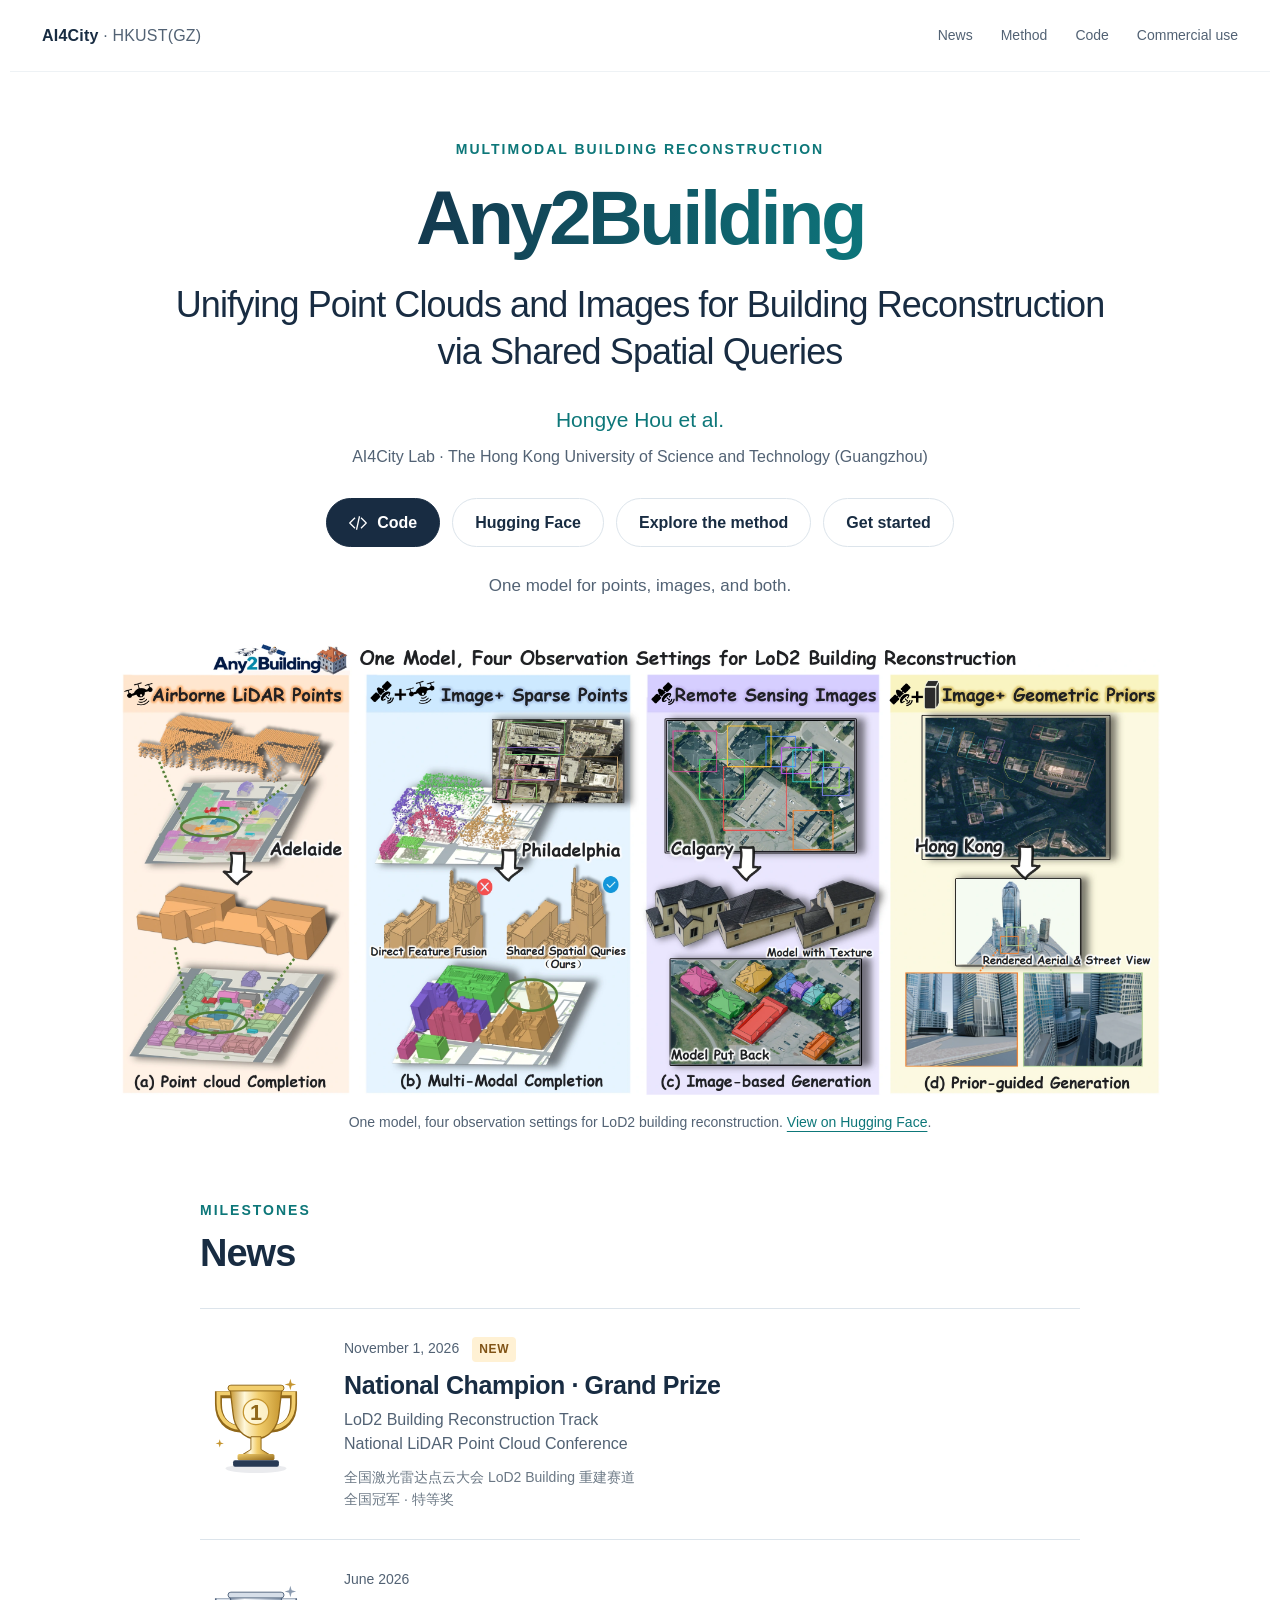
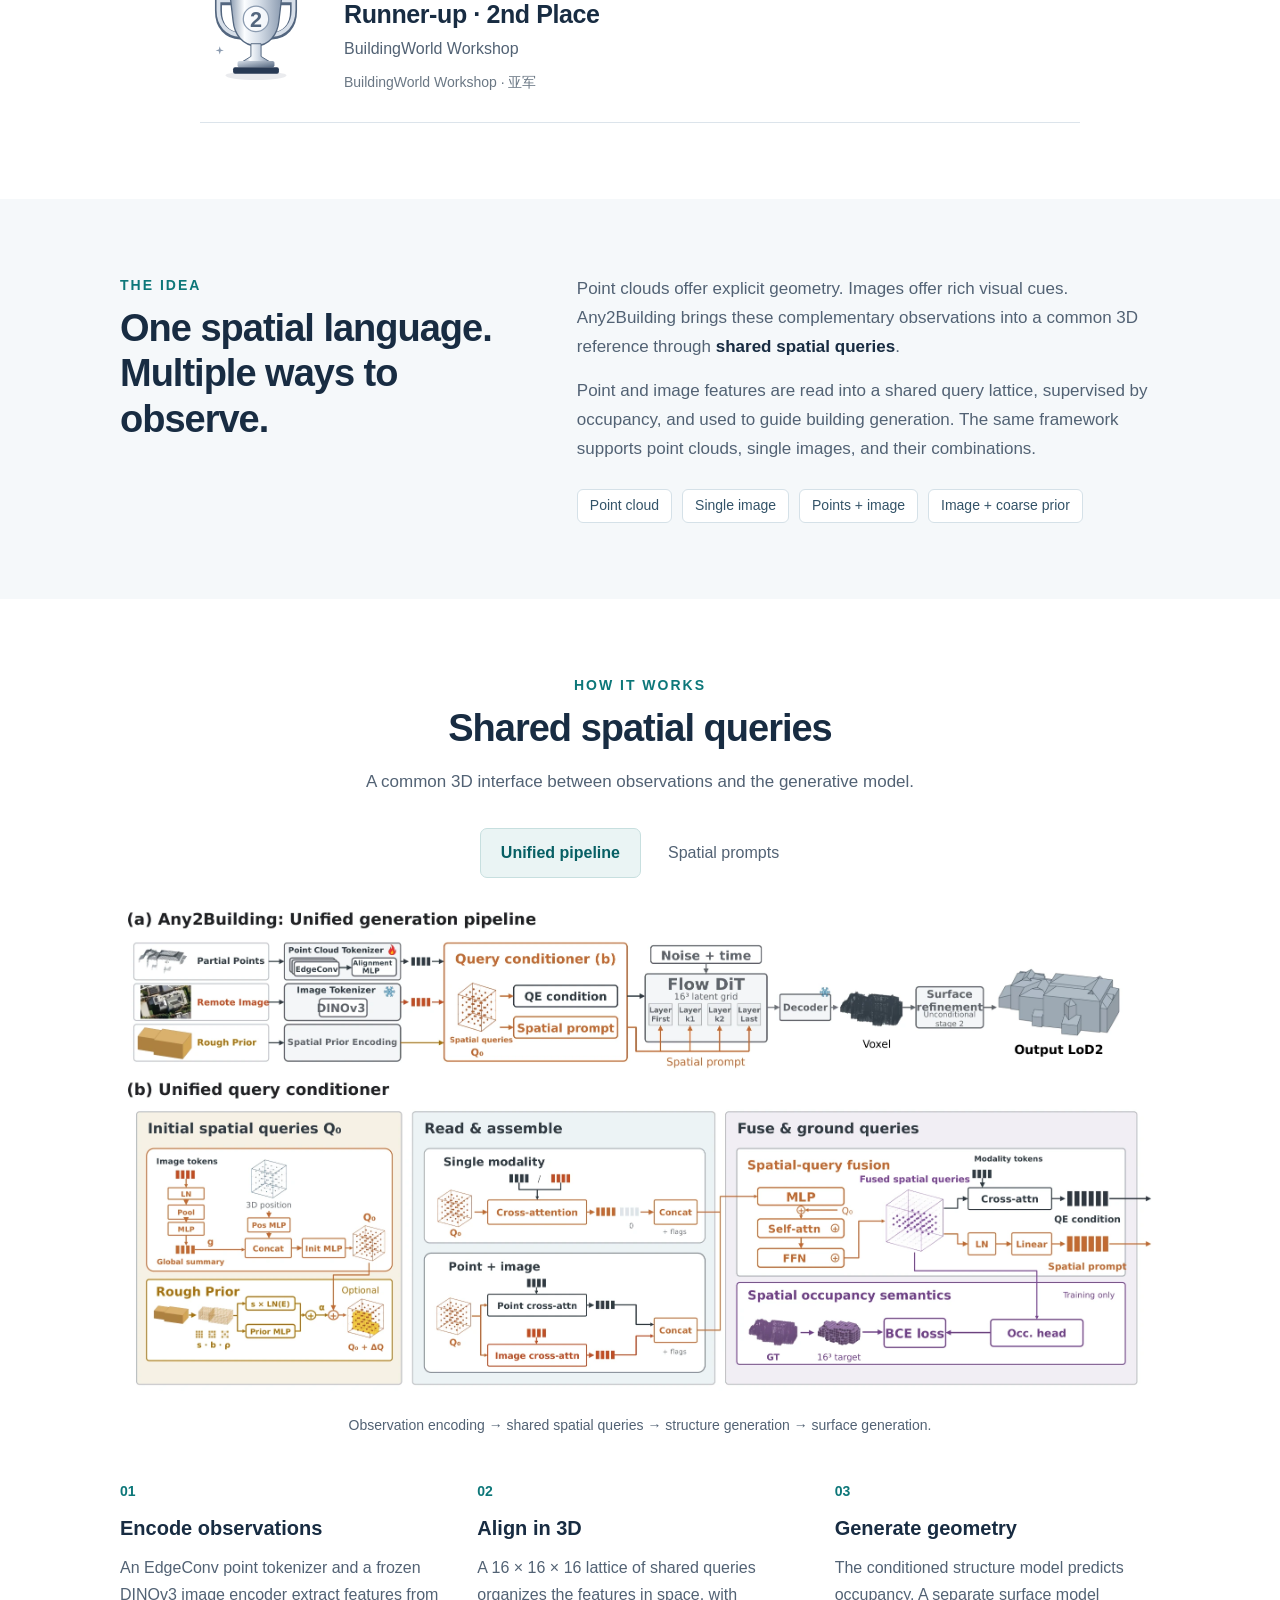
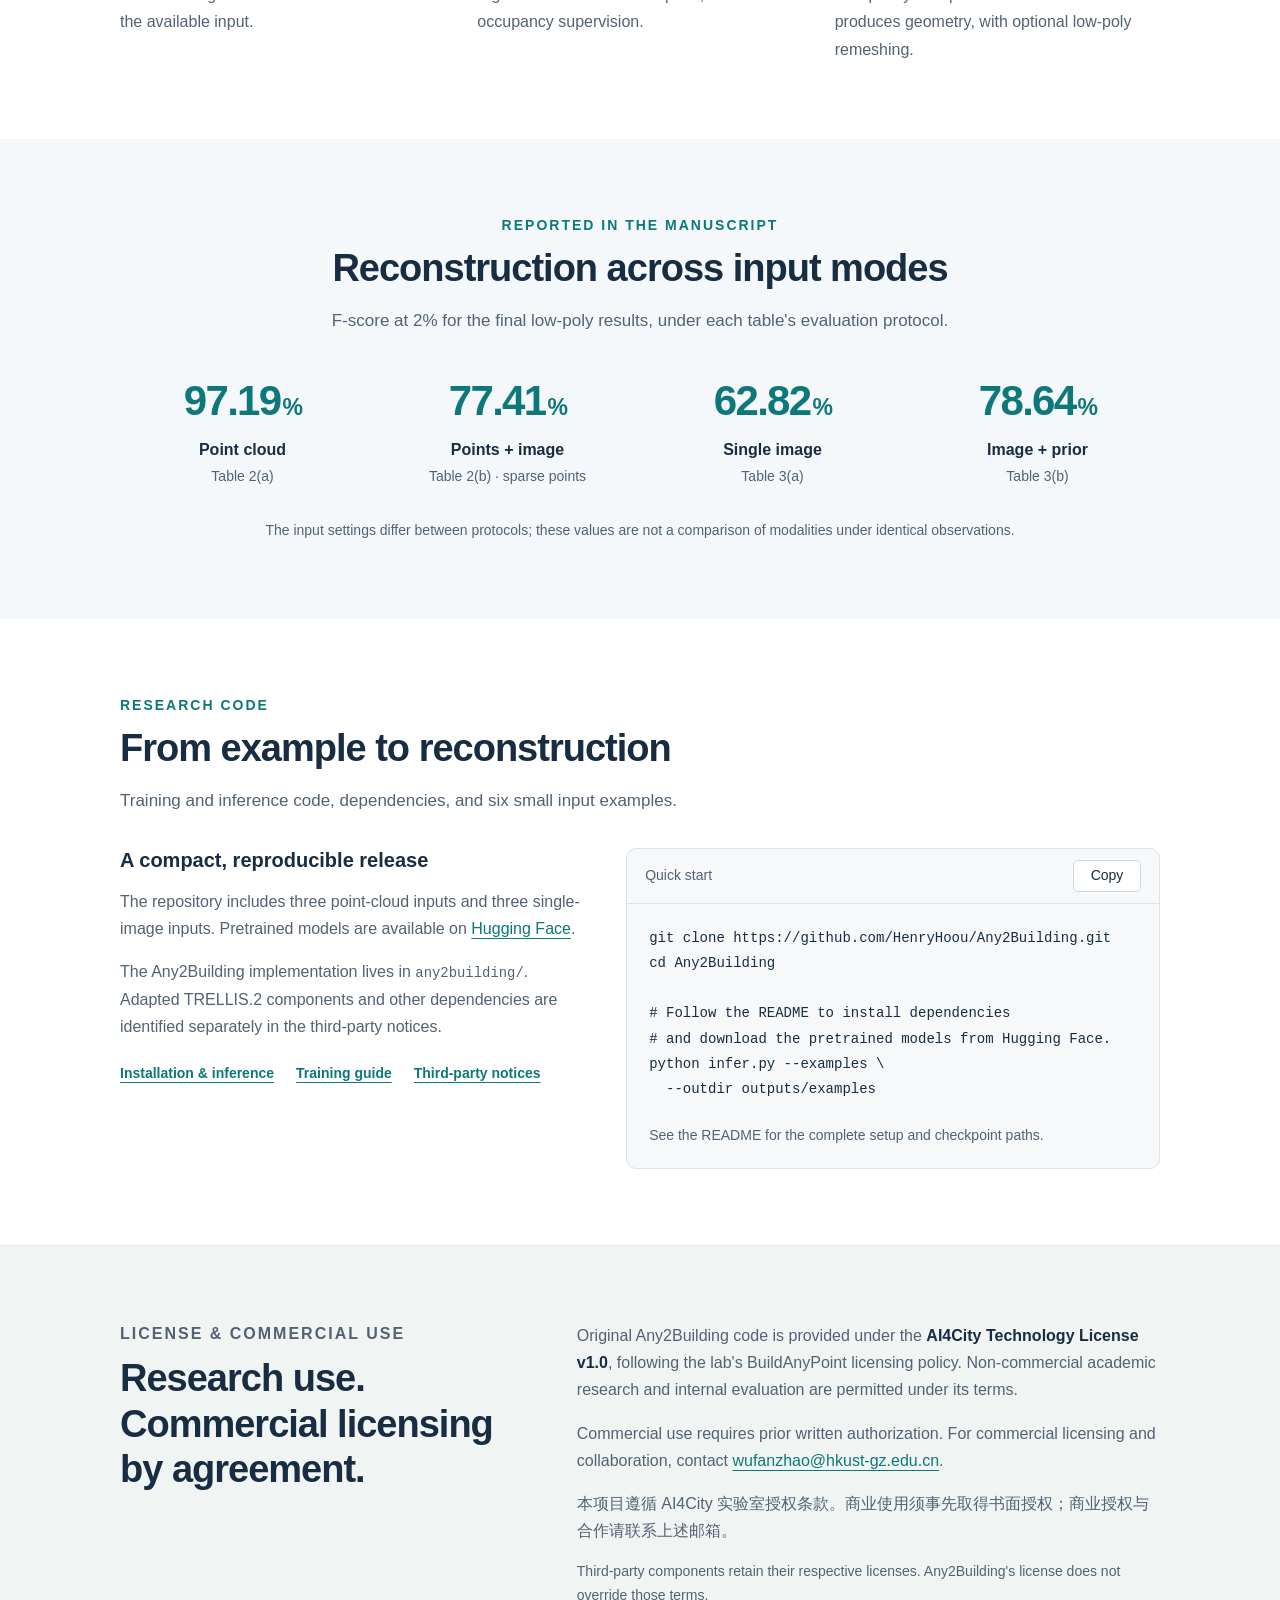
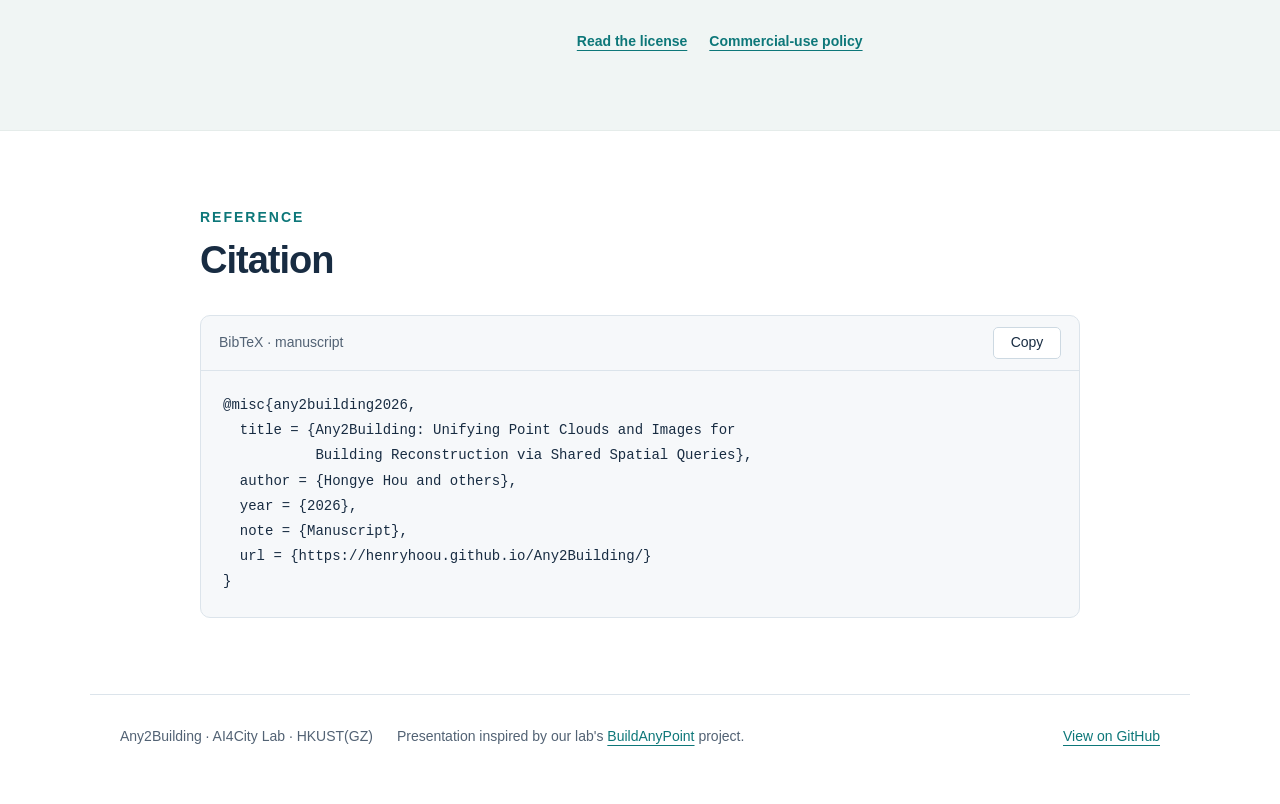
==== index.html @ 7299c512 "Release Any2Building code and project page" ====
<!doctype html>
<html lang="en">
<head>
  <meta charset="utf-8">
  <meta name="viewport" content="width=device-width, initial-scale=1">
  <meta name="description" content="Any2Building unifies point clouds and images for building reconstruction via shared spatial queries. Research code, examples, and project updates from AI4City Lab.">
  <meta name="theme-color" content="#ffffff">
  <title>Any2Building · Shared Spatial Queries for Building Reconstruction</title>
  <link rel="icon" href="assets/trophy-gold.svg" type="image/svg+xml">
  <link rel="stylesheet" href="styles.css">
  <script src="script.js" defer></script>
</head>
<body>
  <a class="skip-link" href="#main">Skip to content</a>
  <nav class="topbar" aria-label="Main navigation">
    <a class="lab-link" href="https://github.com/ai4city-hkust">AI4City <span>· HKUST(GZ)</span></a>
    <div class="nav-links"><a href="#news">News</a><a href="#method">Method</a><a href="#code">Code</a><a href="#commercial">Commercial use</a></div>
  </nav>
  <main id="main">
    <header class="hero container">
      <p class="eyebrow">MULTIMODAL BUILDING RECONSTRUCTION</p>
      <h1><span class="wordmark">Any2Building</span><span class="paper-title">Unifying Point Clouds and Images for Building Reconstruction<br class="wide-only"> via Shared Spatial Queries</span></h1>
      <p class="authors">Hongye Hou et al.</p>
      <p class="affiliation">AI4City Lab · The Hong Kong University of Science and Technology (Guangzhou)</p>
      <div class="hero-links">
        <a class="button primary" href="https://github.com/HenryHoou/Any2Building"><svg viewBox="0 0 24 24" aria-hidden="true"><path d="M8 5 1 12l7 7m8-14 7 7-7 7M14 3l-4 18"/></svg>Code</a>
        <a class="button" href="https://huggingface.co/hongye02/Any2Building">Hugging Face</a>
        <a class="button" href="#method">Explore the method</a>
        <a class="button" href="#code">Get started</a>
      </div>
      <p class="hero-note">One model for points, images, and both.</p>
      <figure class="teaser"><a href="https://huggingface.co/hongye02/Any2Building" aria-label="View Any2Building on Hugging Face"><img src="assets/teaser-paper.webp" width="3480" height="1512" alt="Any2Building: one model for airborne LiDAR points, images with sparse points, remote-sensing images, and images with geometric priors."></a><figcaption>One model, four observation settings for LoD2 building reconstruction. <a href="https://huggingface.co/hongye02/Any2Building">View on Hugging Face</a>.</figcaption></figure>
    </header>

    <section id="news" class="container section news-section" aria-labelledby="news-heading">
      <div class="section-heading"><p class="eyebrow">MILESTONES</p><h2 id="news-heading">News</h2></div>
      <article class="award"><img src="assets/trophy-gold.svg" width="112" height="112" alt="Gold champion trophy, first place"><div><p class="award-date"><time datetime="2026-11-01">November 1, 2026</time><span class="new-badge">NEW</span></p><h3>National Champion · Grand Prize</h3><p>LoD2 Building Reconstruction Track<br>National LiDAR Point Cloud Conference</p><p class="award-zh" lang="zh-CN">全国激光雷达点云大会 LoD2 Building 重建赛道<br>全国冠军 · 特等奖</p></div></article>
      <article class="award"><img src="assets/trophy-silver.svg" width="112" height="112" alt="Silver runner-up trophy, second place"><div><p class="award-date"><time datetime="2026-06">June 2026</time></p><h3>Runner-up · 2nd Place</h3><p>BuildingWorld Workshop</p><p class="award-zh" lang="zh-CN">BuildingWorld Workshop · <span class="no-wrap">亚军</span></p></div></article>
    </section>

    <section class="overview-band"><div class="container section overview"><div class="section-heading"><p class="eyebrow">THE IDEA</p><h2>One spatial language.<br> Multiple ways to observe.</h2></div><div class="overview-copy"><p>Point clouds offer explicit geometry. Images offer rich visual cues. Any2Building brings these complementary observations into a common 3D reference through <strong>shared spatial queries</strong>.</p><p>Point and image features are read into a shared query lattice, supervised by occupancy, and used to guide building generation. The same framework supports point clouds, single images, and their combinations.</p><div class="mode-list" aria-label="Supported input modes"><span>Point cloud</span><span>Single image</span><span>Points + image</span><span>Image + coarse prior</span></div></div></div></section>

    <section id="method" class="container section" aria-labelledby="method-heading">
      <div class="section-heading centered"><p class="eyebrow">HOW IT WORKS</p><h2 id="method-heading">Shared spatial queries</h2><p>A common 3D interface between observations and the generative model.</p></div>
      <div class="tabs" role="tablist" aria-label="Method figures"><button type="button" id="tab-pipeline" role="tab" aria-selected="true" aria-controls="panel-pipeline" tabindex="0">Unified pipeline</button><button type="button" id="tab-prompts" role="tab" aria-selected="false" aria-controls="panel-prompts" tabindex="-1">Spatial prompts</button></div>
      <figure class="method-figure" id="panel-pipeline" role="tabpanel" aria-labelledby="tab-pipeline"><img src="assets/pipeline.webp" width="2333" height="1104" loading="lazy" alt="Any2Building pipeline: modality-specific encoders, shared spatial queries, structure generation, and surface generation."><figcaption>Observation encoding → shared spatial queries → structure generation → surface generation.</figcaption></figure>
      <figure class="method-figure" id="panel-prompts" role="tabpanel" aria-labelledby="tab-prompts" hidden><img src="assets/spatial-prompt.webp" width="1651" height="987" loading="lazy" alt="Shared spatial query features provide spatial prompts to the structure diffusion transformer."><figcaption>Spatially aligned query features guide the structure model through query readback and spatial prompts.</figcaption></figure>
      <div class="method-steps"><article><span class="step-number">01</span><h3>Encode observations</h3><p>An EdgeConv point tokenizer and a frozen DINOv3 image encoder extract features from the available input.</p></article><article><span class="step-number">02</span><h3>Align in 3D</h3><p>A 16 × 16 × 16 lattice of shared queries organizes the features in space, with occupancy supervision.</p></article><article><span class="step-number">03</span><h3>Generate geometry</h3><p>The conditioned structure model predicts occupancy. A separate surface model produces geometry, with optional low-poly remeshing.</p></article></div>
    </section>

    <section class="results-band"><div class="container section"><div class="section-heading centered"><p class="eyebrow">REPORTED IN THE MANUSCRIPT</p><h2>Reconstruction across input modes</h2><p>F-score at 2% for the final low-poly results, under each table's evaluation protocol.</p></div><div class="results-grid"><article><p class="result-value">97.19<span>%</span></p><h3>Point cloud</h3><p>Table 2(a)</p></article><article><p class="result-value">77.41<span>%</span></p><h3>Points + image</h3><p>Table 2(b) · sparse points</p></article><article><p class="result-value">62.82<span>%</span></p><h3>Single image</h3><p>Table 3(a)</p></article><article><p class="result-value">78.64<span>%</span></p><h3>Image + prior</h3><p>Table 3(b)</p></article></div><p class="results-note">The input settings differ between protocols; these values are not a comparison of modalities under identical observations.</p></div></section>

    <section id="code" class="container section code-section" aria-labelledby="code-heading"><div class="section-heading"><p class="eyebrow">RESEARCH CODE</p><h2 id="code-heading">From example to reconstruction</h2><p>Training and inference code, dependencies, and six small input examples.</p></div><div class="code-layout"><div><h3>A compact, reproducible release</h3><p>The repository includes three point-cloud inputs and three single-image inputs. Pretrained models are available on <a href="https://huggingface.co/hongye02/Any2Building">Hugging Face</a>.</p><p>The Any2Building implementation lives in <code>any2building/</code>. Adapted TRELLIS.2 components and other dependencies are identified separately in the third-party notices.</p><div class="text-links"><a href="https://github.com/HenryHoou/Any2Building#installation">Installation &amp; inference</a><a href="https://github.com/HenryHoou/Any2Building/blob/main/docs/TRAINING.md">Training guide</a><a href="https://github.com/HenryHoou/Any2Building/blob/main/THIRD_PARTY.md">Third-party notices</a></div></div><div class="code-block"><div class="code-toolbar"><span>Quick start</span><button type="button" class="copy-button" data-copy="quickstart">Copy</button></div><pre id="quickstart"><code>git clone https://github.com/HenryHoou/Any2Building.git
cd Any2Building

# Follow the README to install dependencies
# and download the pretrained models from Hugging Face.
python infer.py --examples \
  --outdir outputs/examples</code></pre><p class="code-footnote">See the README for the complete setup and checkpoint paths.</p></div></div></section>

    <section id="commercial" class="commercial-band"><div class="container section commercial"><div class="section-heading"><p class="eyebrow">LICENSE &amp; COMMERCIAL USE</p><h2>Research use.<br> Commercial licensing by agreement.</h2></div><div><p>Original Any2Building code is provided under the <strong>AI4City Technology License v1.0</strong>, following the lab's BuildAnyPoint licensing policy. Non-commercial academic research and internal evaluation are permitted under its terms.</p><p>Commercial use requires prior written authorization. For commercial licensing and collaboration, contact <a href="mailto:wufanzhao@hkust-gz.edu.cn">wufanzhao@hkust-gz.edu.cn</a>.</p><p lang="zh-CN">本项目遵循 AI4City 实验室授权条款。商业使用须事先取得书面授权；商业授权与合作请联系上述邮箱。</p><p class="small-copy">Third-party components retain their respective licenses. Any2Building's license does not override those terms.</p><div class="text-links"><a href="https://github.com/HenryHoou/Any2Building/blob/main/LICENSE">Read the license</a><a href="https://github.com/HenryHoou/Any2Building/blob/main/COMMERCIAL_USE.md">Commercial-use policy</a></div></div></div></section>

    <section class="container section citation-section" aria-labelledby="citation-heading"><div class="section-heading"><p class="eyebrow">REFERENCE</p><h2 id="citation-heading">Citation</h2></div><div class="code-block"><div class="code-toolbar"><span>BibTeX · manuscript</span><button type="button" class="copy-button" data-copy="bibtex">Copy</button></div><pre id="bibtex"><code>@misc{any2building2026,
  title = {Any2Building: Unifying Point Clouds and Images for
           Building Reconstruction via Shared Spatial Queries},
  author = {Hongye Hou and others},
  year = {2026},
  note = {Manuscript},
  url = {https://henryhoou.github.io/Any2Building/}
}</code></pre></div></section>
  </main>
  <footer class="container footer"><p>Any2Building · AI4City Lab · HKUST(GZ)</p><p>Presentation inspired by our lab's <a href="https://ai4city-hkust.github.io/BuildAnyPoint/">BuildAnyPoint</a> project.</p><a href="https://github.com/HenryHoou/Any2Building">View on GitHub</a></footer>
  <span id="copy-status" class="visually-hidden" role="status" aria-live="polite"></span>
</body>
</html>
---- styles.css ----
:root{--ink:#182c42;--muted:#526274;--teal:#0d7779;--line:#dce4eb;--pale:#f5f8fa;--white:#fff;font-family:Inter,"Google Sans",-apple-system,BlinkMacSystemFont,"Segoe UI",sans-serif;color:var(--ink);background:var(--white);font-synthesis:none;scroll-behavior:smooth;scroll-padding-top:32px}
*{box-sizing:border-box}body{margin:0;font-size:17px;line-height:1.7}a{color:var(--teal);text-underline-offset:4px}a:hover{color:#064d58}button{font:inherit;cursor:pointer}button,a{-webkit-tap-highlight-color:transparent}a:focus-visible,button:focus-visible{outline:3px solid #138c9d;outline-offset:5px}h1,h2,h3,p,figure{margin:0}h1,h2,h3{line-height:1.2}h2{font-size:clamp(29px,3vw,38px);letter-spacing:-1px;font-weight:650}h3{font-size:20px;font-weight:650}p+p{margin-top:16px}img{display:block;max-width:100%;height:auto}[hidden]{display:none!important}.container{max-width:1100px;margin-inline:auto;padding-inline:30px}.section{padding-block:76px}.topbar{max-width:1260px;margin:auto;padding:22px 32px;display:flex;justify-content:space-between;align-items:center;border-bottom:1px solid #eef2f5;font-size:14px}.topbar a{text-decoration:none;color:var(--muted)}.topbar .lab-link{font-weight:750;color:var(--ink);font-size:16px;letter-spacing:.2px}.lab-link span{font-weight:450;color:var(--muted)}.nav-links{display:flex;gap:28px}.nav-links a:hover{color:var(--teal)}.hero{text-align:center;padding-top:67px}.eyebrow{color:var(--teal);font-size:14px;font-weight:700;letter-spacing:2px;line-height:1.5;margin-bottom:16px}.wordmark{display:block;font-size:clamp(48px,7vw,76px);font-weight:750;letter-spacing:-3.5px;line-height:1.1;background:linear-gradient(110deg,#152c45 20%,#0c8083 80%);-webkit-background-clip:text;background-clip:text;color:transparent}.paper-title{display:block;font-size:clamp(25px,3.2vw,36px);font-weight:520;line-height:1.3;letter-spacing:-.9px;margin-top:22px}.authors{font-size:21px;margin-top:27px;color:var(--teal)}.affiliation{font-size:16px;color:var(--muted);margin-top:5px}.hero-links{display:flex;flex-wrap:wrap;justify-content:center;gap:12px;margin-top:28px}.button{display:inline-flex;gap:10px;align-items:center;justify-content:center;border:1px solid var(--line);border-radius:30px;padding:10px 22px;text-decoration:none;font-size:16px;font-weight:550;color:var(--ink);transition:background .16s,border-color .16s}.button:hover{background:#eef5f7;border-color:#b8cdd1}.button.primary{background:var(--ink);border-color:var(--ink);color:white}.button.primary:hover{background:#29485e}.button svg{width:18px;height:18px;fill:none;stroke:currentColor;stroke-width:1.7;stroke-linejoin:round}.hero-note{margin-top:25px;color:var(--muted);font-size:17px}.teaser{margin-top:42px}.teaser img{width:100%;height:auto;object-fit:contain}.teaser figcaption,.method-figure figcaption{color:var(--muted);font-size:14px;line-height:1.6;margin-top:16px}.section-heading{margin-bottom:32px}.section-heading>.eyebrow{margin-bottom:10px}.section-heading>p:last-child:not(.eyebrow){color:var(--muted);margin-top:16px}.centered{text-align:center}.news-section{max-width:940px;padding-top:66px}.award{display:grid;grid-template-columns:112px 1fr;gap:32px;align-items:center;padding:28px 0;border-top:1px solid var(--line)}.award:last-child{border-bottom:1px solid var(--line)}.award-date{color:var(--muted);font-size:14px;display:flex;gap:13px;align-items:center;margin-bottom:8px}.new-badge{font-size:12px;letter-spacing:.7px;color:#805316;background:#fff1d4;padding:2px 7px;border-radius:4px;font-weight:750}.award h3{font-size:25px;letter-spacing:-.4px;margin-bottom:8px}.award p:not(.award-date){font-size:16px;color:var(--muted);line-height:1.55}.award p.award-zh{font-size:14px;margin-top:10px;color:#6a7784}.overview-band,.results-band{background:var(--pale)}.overview{display:grid;grid-template-columns:1fr 1.5fr;gap:68px}.overview .section-heading{margin-bottom:0}.overview-copy p{color:var(--muted)}strong{font-weight:650;color:var(--ink)}.mode-list{display:flex;flex-wrap:wrap;gap:10px;margin-top:25px}.mode-list span{border:1px solid #d5e1e8;border-radius:6px;padding:4px 12px;font-size:14px;color:#335368;background:var(--white)}.tabs{display:flex;justify-content:center;gap:6px;margin-bottom:28px}.tabs button{border:1px solid transparent;border-radius:7px;padding:10px 20px;background:transparent;color:var(--muted);font-size:16px}.tabs button[aria-selected=true]{background:#eaf4f4;border-color:#c7dfdf;color:#075f64;font-weight:650}.tabs button:hover{background:#f0f5f6}.method-figure{min-height:250px;display:flex;flex-direction:column;justify-content:center}.method-figure img{width:100%;max-height:540px;object-fit:contain}.method-figure figcaption{text-align:center}.method-steps{display:grid;grid-template-columns:repeat(3,1fr);gap:32px;margin-top:44px}.step-number{font-size:14px;color:var(--teal);font-weight:650;display:block;margin-bottom:12px}.method-steps h3{margin-bottom:14px}.method-steps p{font-size:16px;color:var(--muted)}.results-grid{display:grid;grid-template-columns:repeat(4,1fr);gap:20px;margin-top:38px;text-align:center}.result-value{font-size:42px;font-weight:650;letter-spacing:-1.7px;color:var(--teal);line-height:1.3}.result-value span{font-size:23px;margin-left:2px}.results-grid h3{font-size:16px;margin-top:11px}.results-grid article>p:last-child{font-size:14px;color:var(--muted);margin-top:6px}.results-note{max-width:760px;margin:30px auto 0;font-size:14px;color:var(--muted);text-align:center}.code-layout{display:grid;grid-template-columns:1fr 1.15fr;gap:42px;align-items:start}.code-layout h3{margin-bottom:16px}.code-layout p{font-size:16px;color:var(--muted)}code{font-family:"SFMono-Regular",Consolas,"Liberation Mono",monospace;font-size:.87em;overflow-wrap:anywhere}.text-links{display:flex;flex-wrap:wrap;column-gap:22px;row-gap:8px;margin-top:22px;font-size:14px;font-weight:550}.code-block{background:#f6f8fa;border:1px solid var(--line);border-radius:10px;overflow:hidden;min-width:0}.code-toolbar{display:flex;align-items:center;justify-content:space-between;gap:12px;padding:11px 18px;border-bottom:1px solid var(--line);font-size:14px;color:var(--muted)}.copy-button{border:1px solid #cdd9e2;border-radius:5px;background:white;padding:3px 11px;font-size:14px;color:var(--ink);min-width:68px}.copy-button:hover{background:#eaf4f4}pre{margin:0;padding:22px;overflow:auto;font-size:14px;line-height:1.8;tab-size:2}pre code{font-size:inherit;overflow-wrap:normal}.code-layout .code-footnote{font-size:14px;padding:0 22px 20px;margin-top:0}.commercial-band{background:#f0f5f4;border-block:1px solid #e5ecea}.commercial{display:grid;grid-template-columns:1fr 1.5fr;gap:68px}.commercial p{font-size:16px;color:var(--muted)}.commercial .small-copy{font-size:14px}.commercial a{overflow-wrap:anywhere}.citation-section{max-width:940px}.footer{border-top:1px solid var(--line);padding-top:30px;padding-bottom:40px;display:flex;flex-wrap:wrap;gap:8px 24px;align-items:center;font-size:14px;color:var(--muted)}.footer p+p{margin-top:0}.footer>a{margin-left:auto}.skip-link{position:absolute;left:15px;top:-70px;background:white;padding:10px 20px;z-index:10}.skip-link:focus{top:10px}.visually-hidden{position:absolute;width:1px;height:1px;overflow:hidden;clip-path:inset(50%);white-space:nowrap}
@media(min-width:1400px){.hero{padding-top:80px}.container{max-width:1160px}.news-section,.citation-section{max-width:960px}}
@media(max-width:800px){.topbar{padding:18px 24px}.nav-links{gap:18px}.nav-links a:last-child{display:none}.container{padding-inline:24px}.section{padding-block:54px}.hero{padding-top:45px}.wide-only{display:none}.overview,.commercial{grid-template-columns:1fr;gap:26px}.overview .section-heading,.commercial .section-heading{margin-bottom:0}.overview h2 br,.commercial h2 br{display:none}.method-steps{gap:22px}.code-layout{grid-template-columns:1fr;gap:28px}.results-grid{grid-template-columns:repeat(2,1fr);gap:30px 20px}.footer{display:block}.footer p+p{margin-top:8px}.footer>a{display:inline-block;margin-top:12px}}
@media(max-width:480px){body{font-size:16px}.topbar{padding:16px 20px}.topbar .lab-link{font-size:15px}.lab-link span{display:none}.nav-links{gap:20px;font-size:14px}.container{padding-inline:20px}.hero{padding-top:38px}.hero .eyebrow{font-size:14px;letter-spacing:1.4px}.wordmark{font-size:49px;letter-spacing:-2.5px}.paper-title{font-size:25px;letter-spacing:-.5px;margin-top:17px}.authors{font-size:19px;margin-top:22px}.affiliation{font-size:14px}.hero-links{gap:8px}.button{font-size:14px;padding:9px 14px}.hero-note{font-size:16px}.teaser{margin-top:28px}.teaser figcaption{font-size:14px}.award{grid-template-columns:72px 1fr;gap:16px;padding:25px 0;align-items:start}.award img{width:72px;margin-top:18px}.award h3{font-size:21px}.award p:not(.award-date){font-size:14px}.award-date{font-size:14px;flex-wrap:wrap;gap:8px}.award p.award-zh{font-size:14px}.tabs button{padding:9px 13px;font-size:14px}.method-figure{min-height:0}.method-steps{grid-template-columns:1fr;gap:25px;margin-top:32px}.method-steps h3{font-size:19px;margin-bottom:8px}.step-number{margin-bottom:6px}.result-value{font-size:38px}.results-grid{gap:26px 16px}.results-grid h3{font-size:15px}.code-block pre{padding:17px;font-size:13px}.code-toolbar{padding:10px 16px}.code-layout .code-footnote{padding:0 17px 17px}.section-heading{margin-bottom:25px}}
@media(prefers-reduced-motion:reduce){:root{scroll-behavior:auto}.button{transition:none}}

.no-wrap{white-space:nowrap}
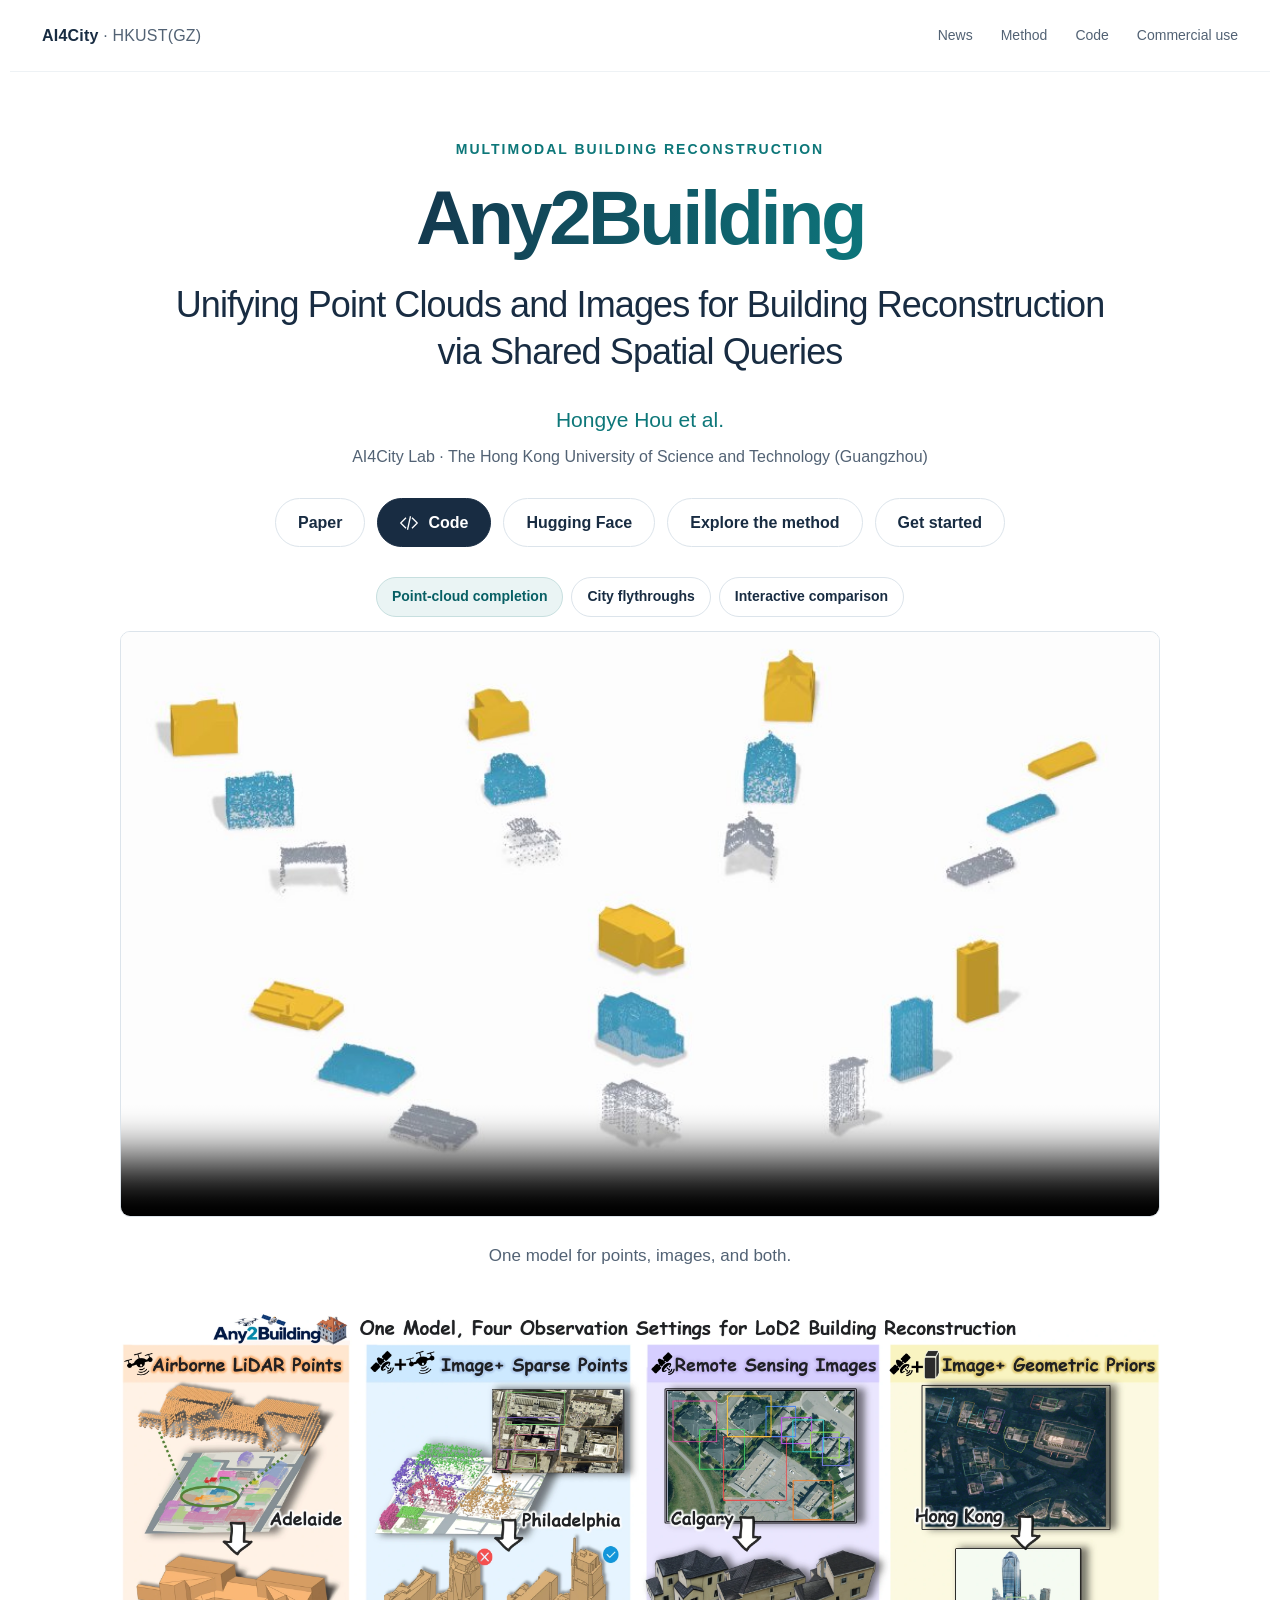
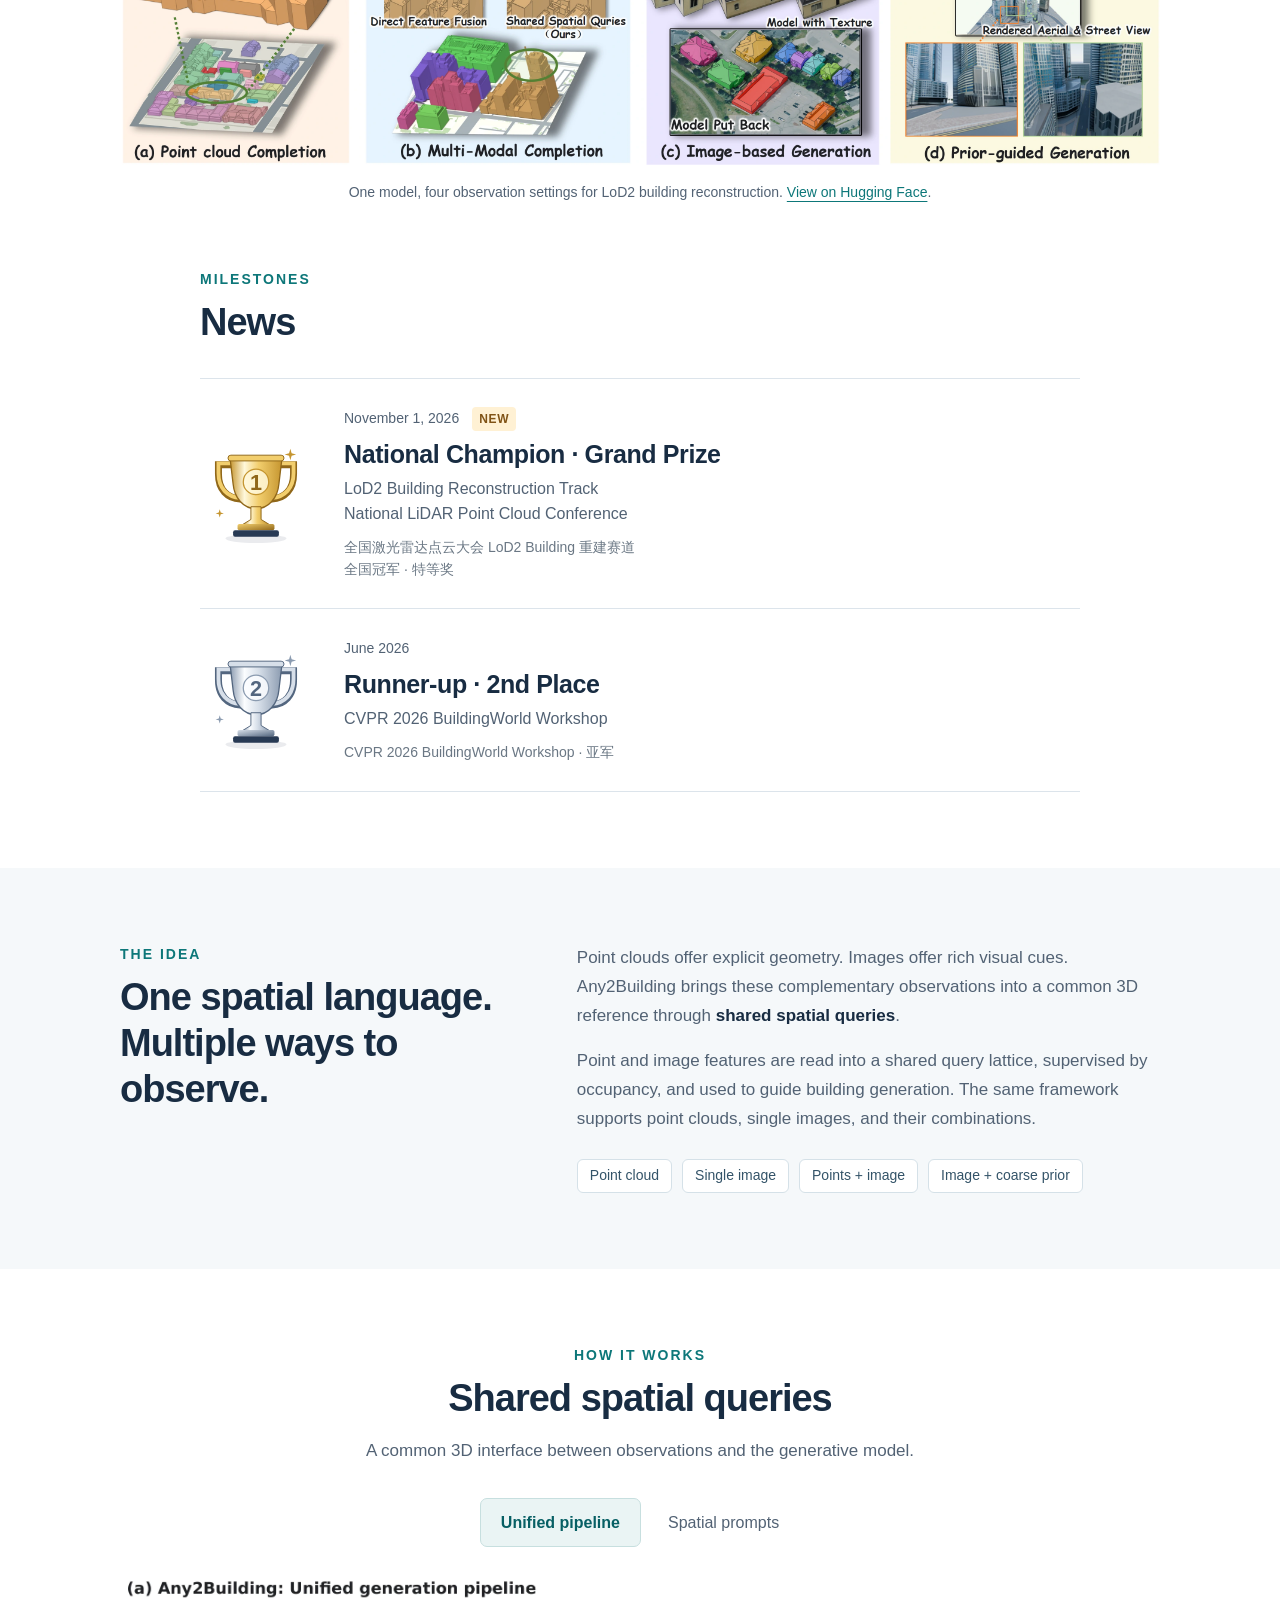
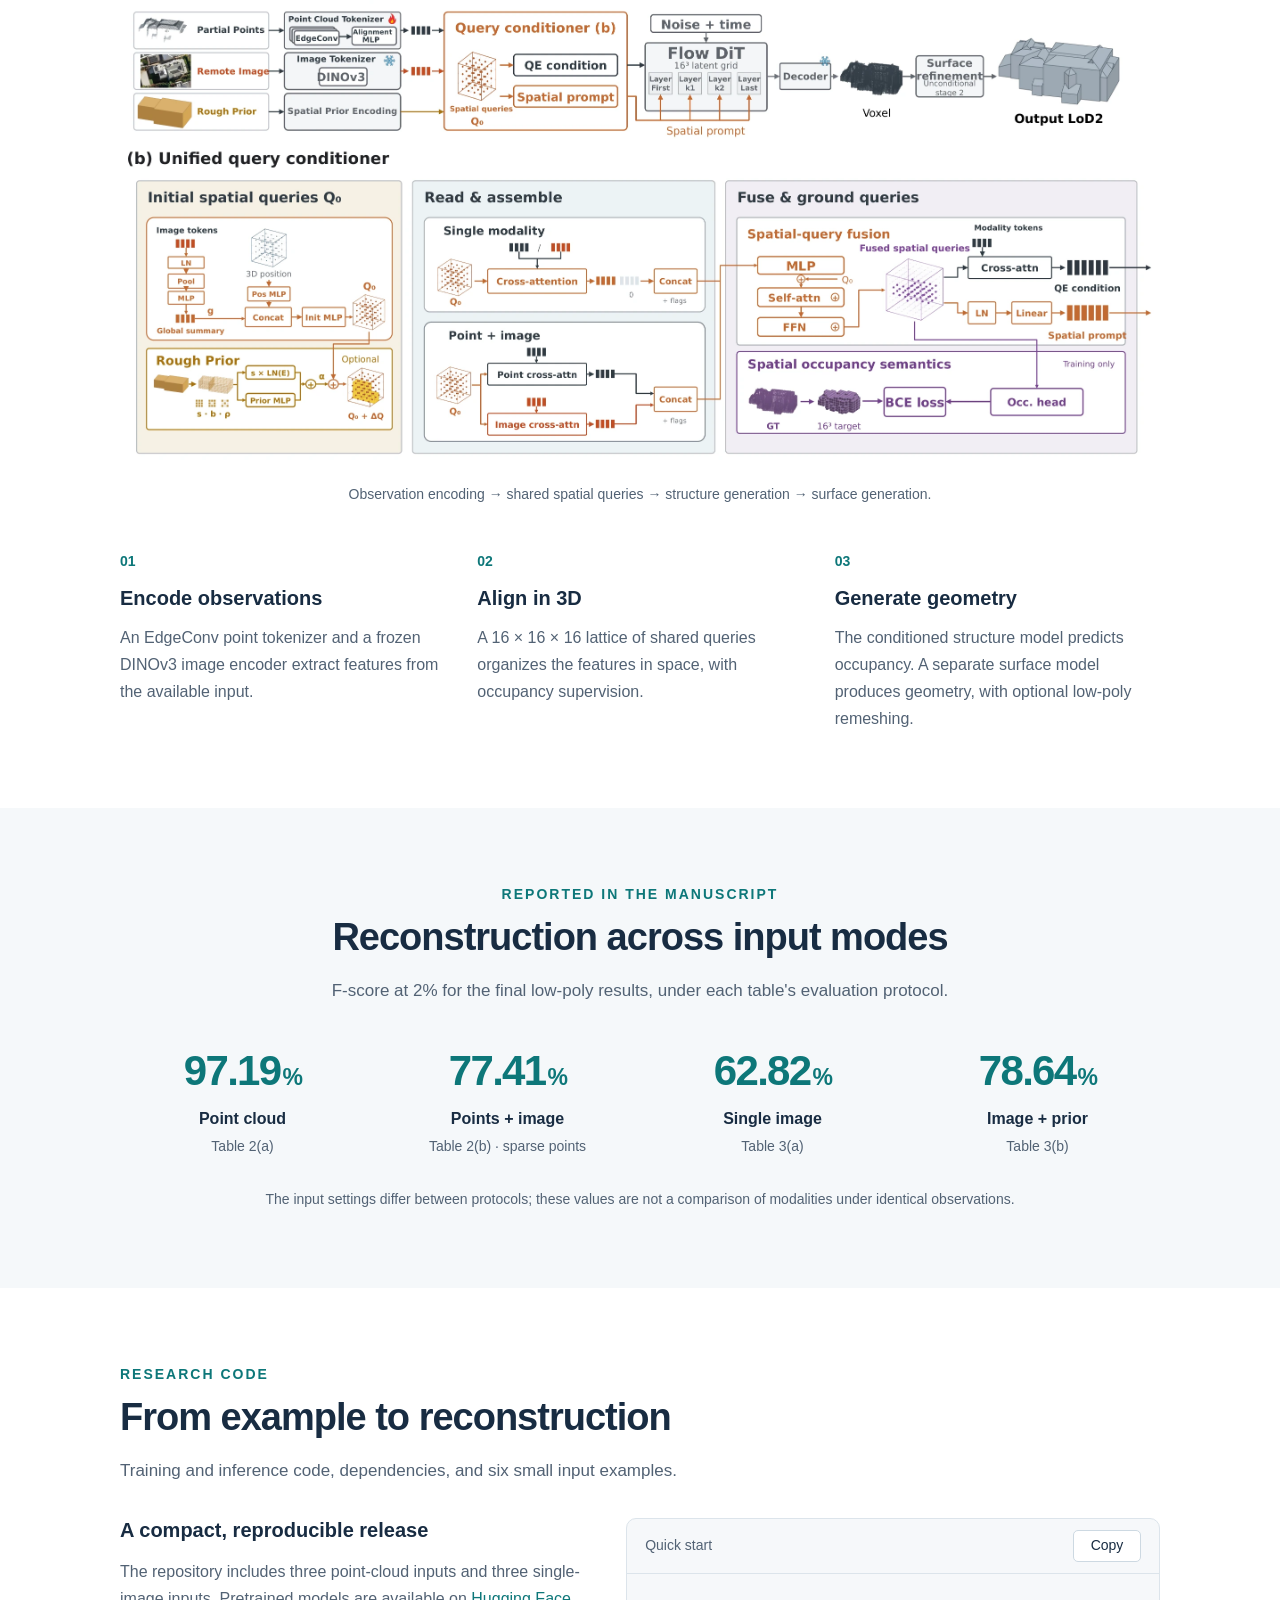
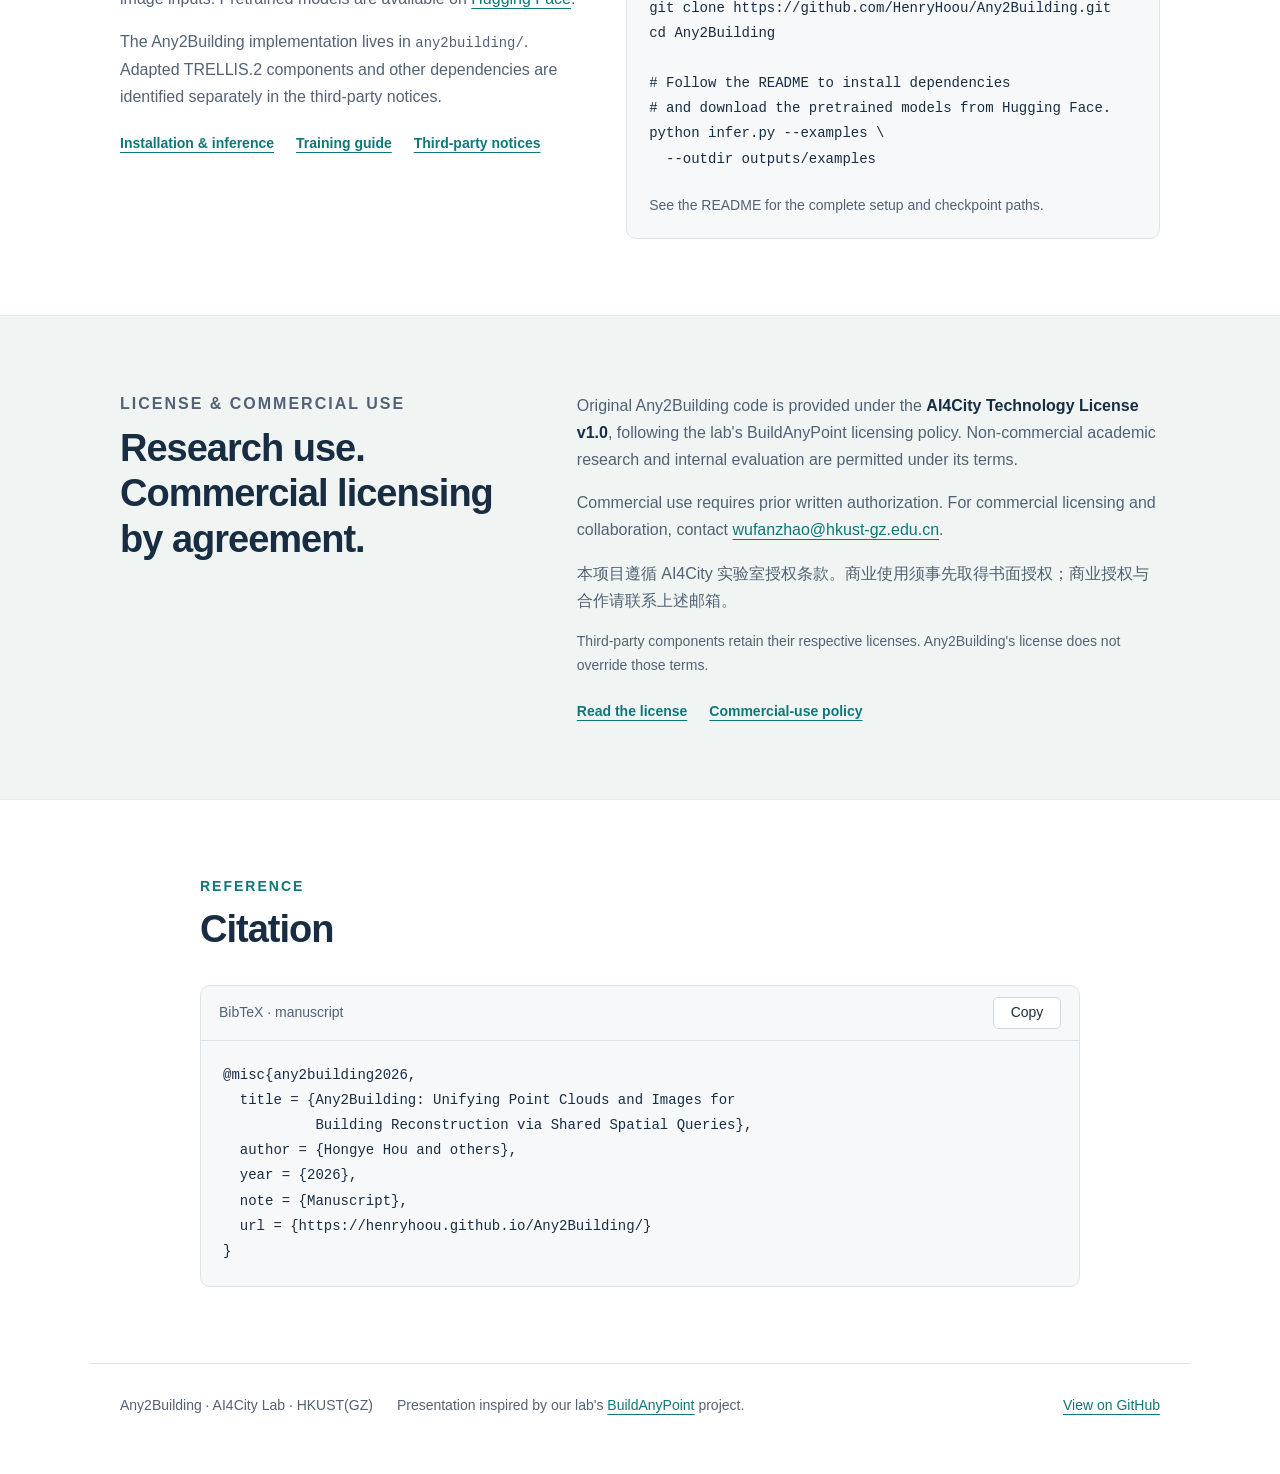
==== commit 5922f866: "Update project page with interactive comparisons and videos" ====
--- a/index.html
+++ b/index.html
@@ -23,11 +23,22 @@
       <p class="authors">Hongye Hou et al.</p>
       <p class="affiliation">AI4City Lab · The Hong Kong University of Science and Technology (Guangzhou)</p>
       <div class="hero-links">
+        <a class="button" href="https://arxiv.org/abs/2611.23187">Paper</a>
         <a class="button primary" href="https://github.com/HenryHoou/Any2Building"><svg viewBox="0 0 24 24" aria-hidden="true"><path d="M8 5 1 12l7 7m8-14 7 7-7 7M14 3l-4 18"/></svg>Code</a>
         <a class="button" href="https://huggingface.co/hongye02/Any2Building">Hugging Face</a>
         <a class="button" href="#method">Explore the method</a>
         <a class="button" href="#code">Get started</a>
       </div>
+      <section class="showcase" aria-label="Visual results">
+        <div class="showcase-controls" role="group" aria-label="Choose a demonstration">
+          <button type="button" class="button" aria-pressed="true" aria-controls="showcase-0">Point-cloud completion</button>
+          <button type="button" class="button" aria-pressed="false" aria-controls="showcase-1">City flythroughs</button>
+          <button type="button" class="button" aria-pressed="false" aria-controls="showcase-2">Interactive comparison</button>
+        </div>
+        <div id="showcase-0" class="showcase-frame"><video controls playsinline preload="metadata" aria-label="Point-cloud completion" poster="[data-uri]"><source src="assets/showcase/Any2Building_SevenBuildings.mp4" type="video/mp4"><source src="assets/showcase/Any2Building_SevenBuildings.webm" type="video/webm"></video></div>
+        <div id="showcase-1" class="showcase-frame" hidden><video controls playsinline preload="metadata" aria-label="City flythroughs" poster="[data-uri]"><source src="assets/showcase/Any2Building_ThreeCities.mp4" type="video/mp4"><source src="assets/showcase/Any2Building_ThreeCities.webm" type="video/webm"></video></div>
+        <div id="showcase-2" class="showcase-frame" hidden><iframe title="Interactive comparison" data-src="assets/showcase/Any2Building.html"></iframe></div>
+      </section>
       <p class="hero-note">One model for points, images, and both.</p>
       <figure class="teaser"><a href="https://huggingface.co/hongye02/Any2Building" aria-label="View Any2Building on Hugging Face"><img src="assets/teaser-paper.webp" width="3480" height="1512" alt="Any2Building: one model for airborne LiDAR points, images with sparse points, remote-sensing images, and images with geometric priors."></a><figcaption>One model, four observation settings for LoD2 building reconstruction. <a href="https://huggingface.co/hongye02/Any2Building">View on Hugging Face</a>.</figcaption></figure>
     </header>
@@ -35,7 +46,7 @@
     <section id="news" class="container section news-section" aria-labelledby="news-heading">
       <div class="section-heading"><p class="eyebrow">MILESTONES</p><h2 id="news-heading">News</h2></div>
       <article class="award"><img src="assets/trophy-gold.svg" width="112" height="112" alt="Gold champion trophy, first place"><div><p class="award-date"><time datetime="2026-11-01">November 1, 2026</time><span class="new-badge">NEW</span></p><h3>National Champion · Grand Prize</h3><p>LoD2 Building Reconstruction Track<br>National LiDAR Point Cloud Conference</p><p class="award-zh" lang="zh-CN">全国激光雷达点云大会 LoD2 Building 重建赛道<br>全国冠军 · 特等奖</p></div></article>
-      <article class="award"><img src="assets/trophy-silver.svg" width="112" height="112" alt="Silver runner-up trophy, second place"><div><p class="award-date"><time datetime="2026-06">June 2026</time></p><h3>Runner-up · 2nd Place</h3><p>BuildingWorld Workshop</p><p class="award-zh" lang="zh-CN">BuildingWorld Workshop · <span class="no-wrap">亚军</span></p></div></article>
+      <article class="award"><img src="assets/trophy-silver.svg" width="112" height="112" alt="Silver runner-up trophy, second place"><div><p class="award-date"><time datetime="2026-06">June 2026</time></p><h3>Runner-up · 2nd Place</h3><p>CVPR 2026 BuildingWorld Workshop</p><p class="award-zh" lang="zh-CN">CVPR 2026 BuildingWorld Workshop · <span class="no-wrap">亚军</span></p></div></article>
     </section>
 
     <section class="overview-band"><div class="container section overview"><div class="section-heading"><p class="eyebrow">THE IDEA</p><h2>One spatial language.<br> Multiple ways to observe.</h2></div><div class="overview-copy"><p>Point clouds offer explicit geometry. Images offer rich visual cues. Any2Building brings these complementary observations into a common 3D reference through <strong>shared spatial queries</strong>.</p><p>Point and image features are read into a shared query lattice, supervised by occupancy, and used to guide building generation. The same framework supports point clouds, single images, and their combinations.</p><div class="mode-list" aria-label="Supported input modes"><span>Point cloud</span><span>Single image</span><span>Points + image</span><span>Image + coarse prior</span></div></div></div></section>
--- a/styles.css
+++ b/styles.css
@@ -6,3 +6,12 @@
 @media(prefers-reduced-motion:reduce){:root{scroll-behavior:auto}.button{transition:none}}
 
 .no-wrap{white-space:nowrap}
+
+.showcase{margin:30px auto 0;width:100%}
+.showcase-controls{display:flex;flex-wrap:wrap;justify-content:center;gap:8px;margin-bottom:14px}
+.showcase-controls button{background:var(--white);font-size:14px;padding:7px 15px}
+.showcase-controls [aria-pressed="true"]{background:#eaf4f4;border-color:#c7dfdf;color:#075f64}
+.showcase-frame{overflow:hidden;border:1px solid var(--line);border-radius:10px;background:white}
+.showcase-frame video,.showcase-frame iframe{display:block;width:100%;border:0}
+.showcase-frame video{aspect-ratio:16/9;background:var(--pale);object-fit:contain}
+.showcase-frame iframe{height:clamp(600px,76vh,900px)}
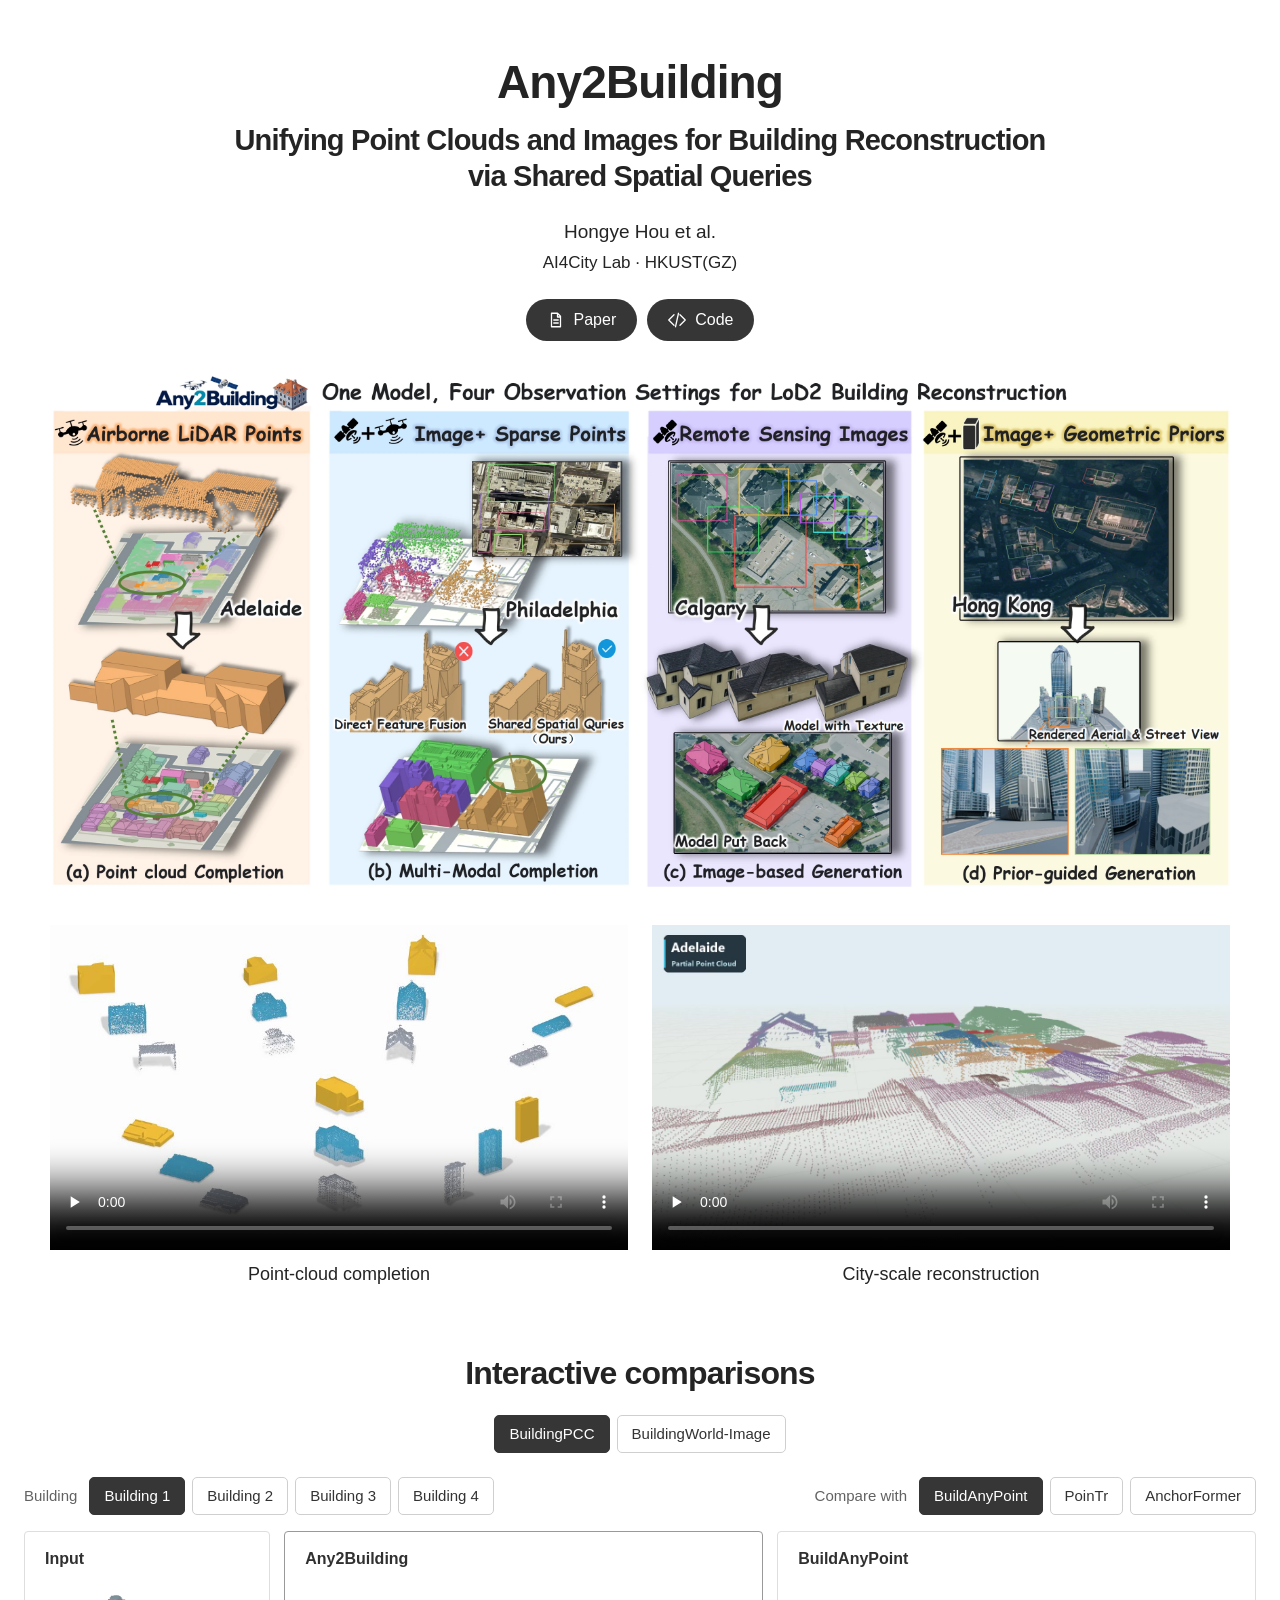
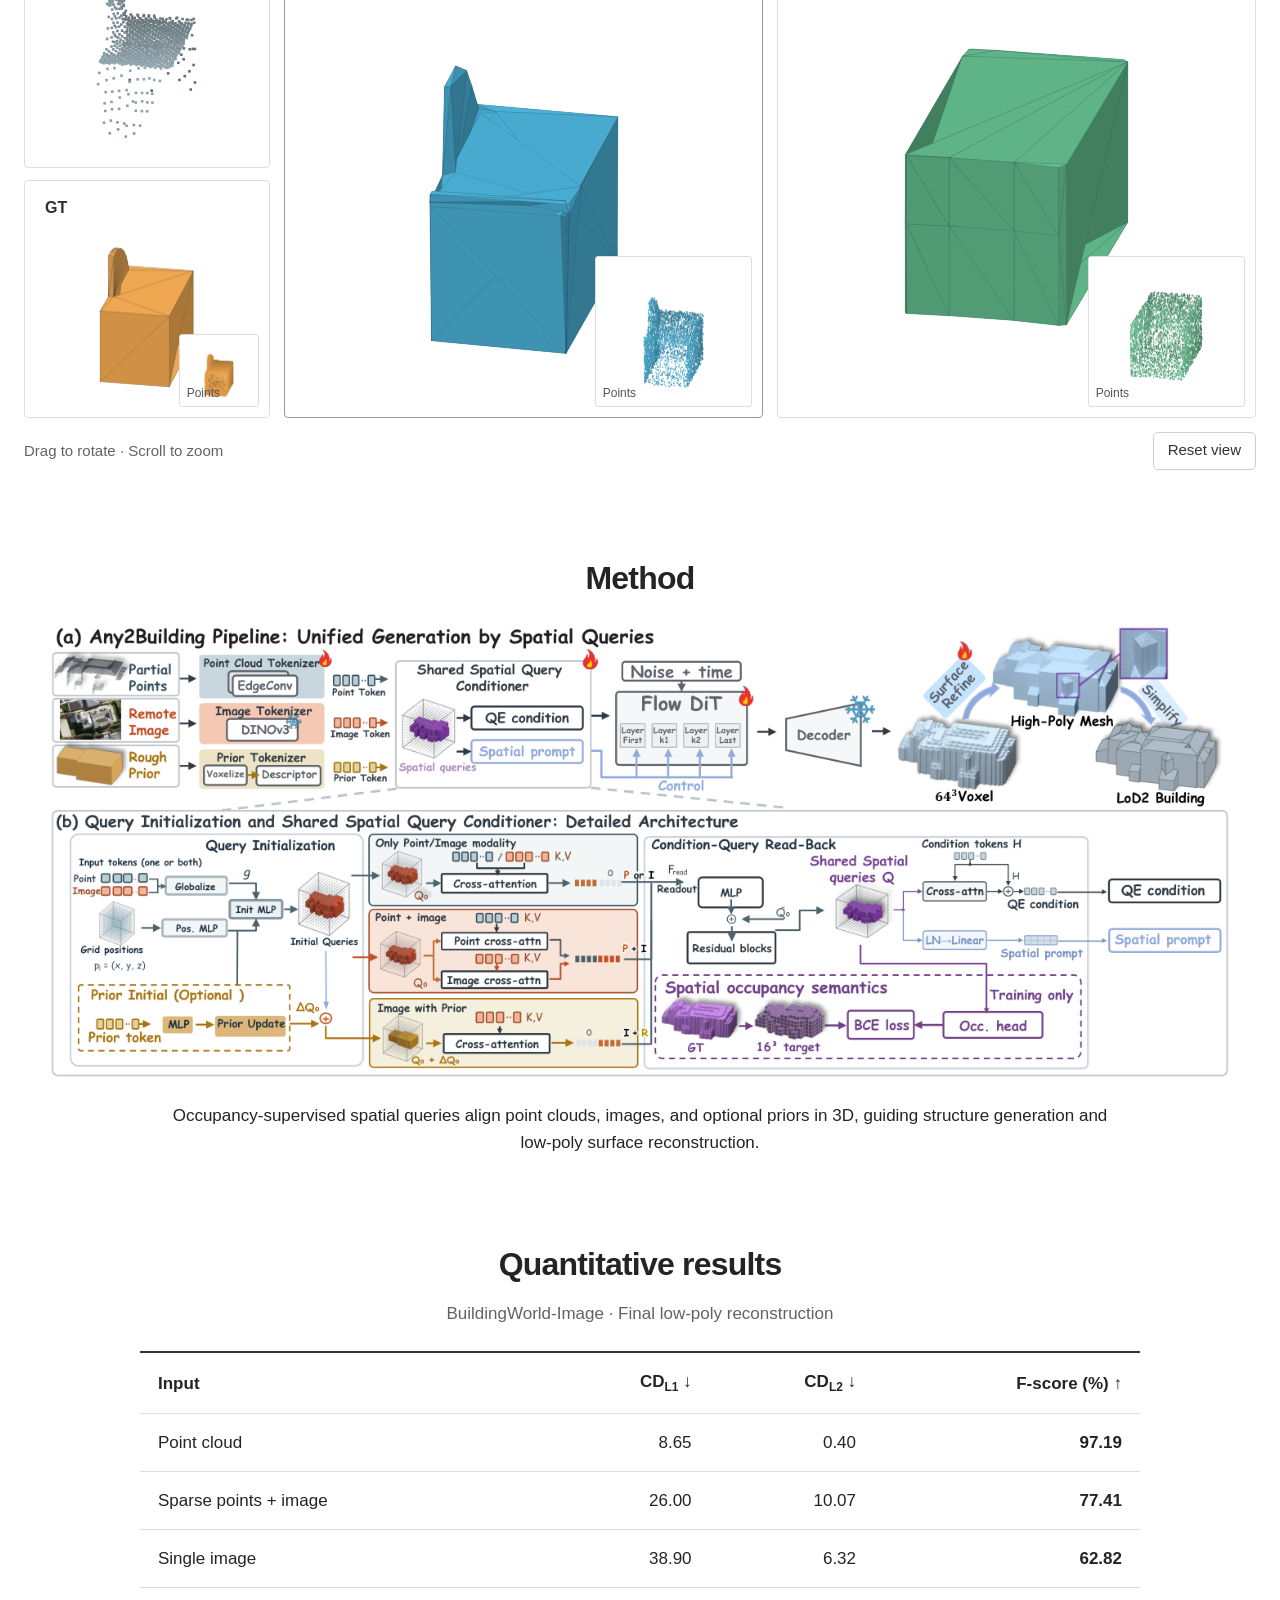
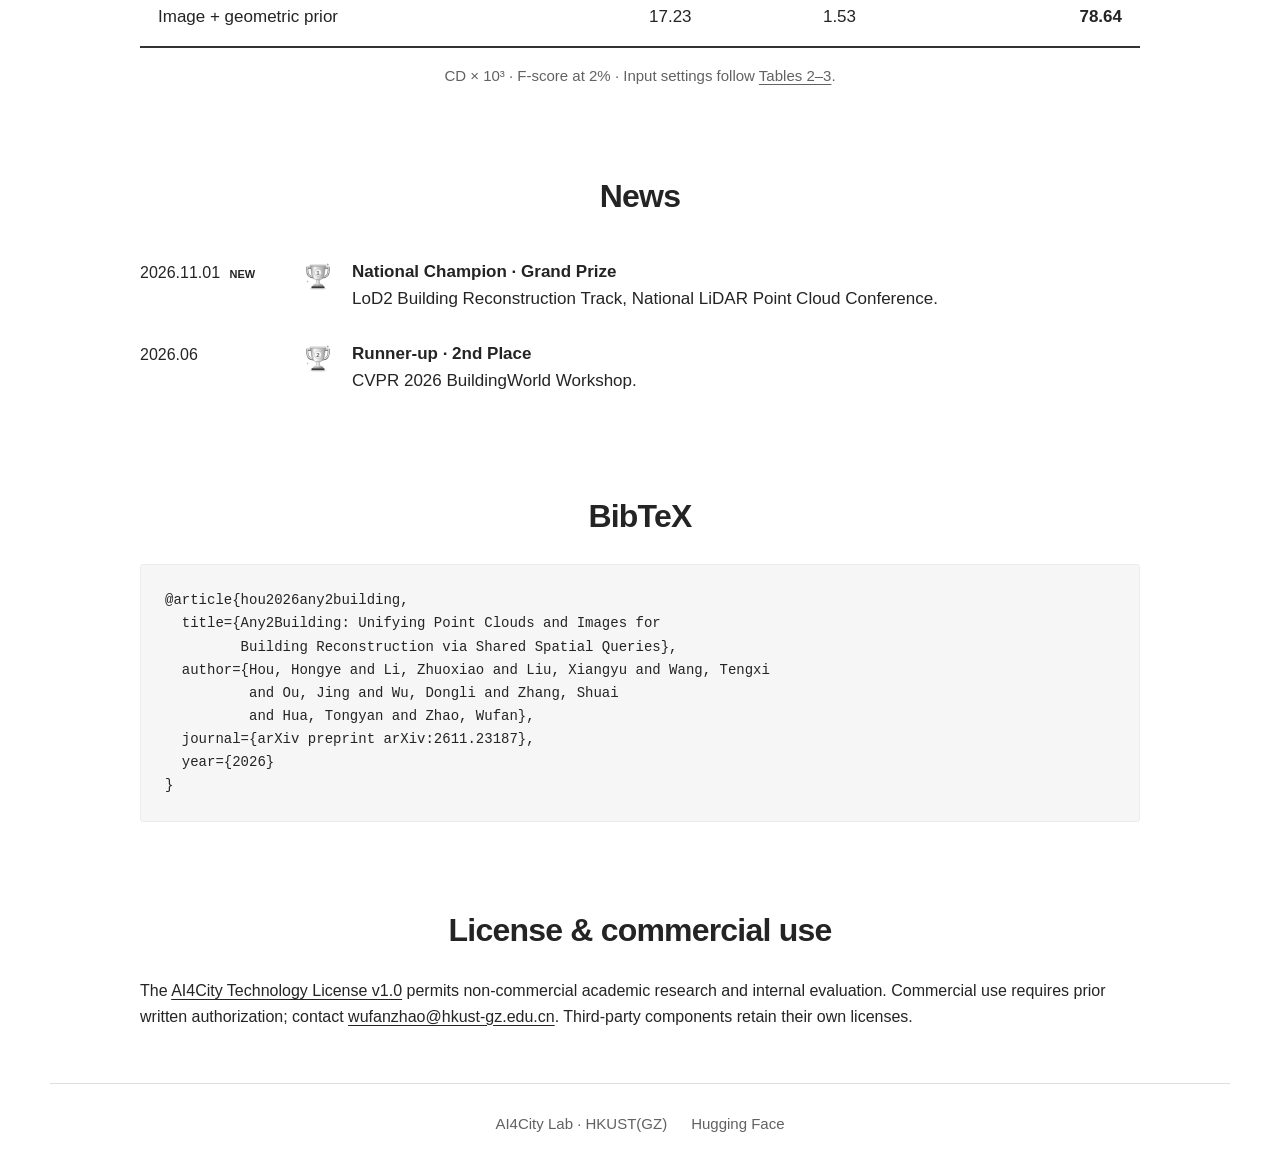
==== commit 49b6d37f: "Simplify project page and expand interactive comparisons" ====
--- a/index.html
+++ b/index.html
@@ -3,84 +3,108 @@
 <head>
   <meta charset="utf-8">
   <meta name="viewport" content="width=device-width, initial-scale=1">
-  <meta name="description" content="Any2Building unifies point clouds and images for building reconstruction via shared spatial queries. Research code, examples, and project updates from AI4City Lab.">
+  <meta name="description" content="Any2Building: unified LoD2 building reconstruction from point clouds, images, and geometric priors.">
   <meta name="theme-color" content="#ffffff">
-  <title>Any2Building · Shared Spatial Queries for Building Reconstruction</title>
-  <link rel="icon" href="assets/trophy-gold.svg" type="image/svg+xml">
-  <link rel="stylesheet" href="styles.css">
-  <script src="script.js" defer></script>
+  <title>Any2Building — Unifying Point Clouds and Images for Building Reconstruction</title>
+  <link rel="icon" href="assets/favicon.svg" type="image/svg+xml">
+  <link rel="stylesheet" href="styles.css?v=20261122">
+  <script src="script.js?v=20261122" defer></script>
 </head>
 <body>
   <a class="skip-link" href="#main">Skip to content</a>
-  <nav class="topbar" aria-label="Main navigation">
-    <a class="lab-link" href="https://github.com/ai4city-hkust">AI4City <span>· HKUST(GZ)</span></a>
-    <div class="nav-links"><a href="#news">News</a><a href="#method">Method</a><a href="#code">Code</a><a href="#commercial">Commercial use</a></div>
-  </nav>
   <main id="main">
     <header class="hero container">
-      <p class="eyebrow">MULTIMODAL BUILDING RECONSTRUCTION</p>
-      <h1><span class="wordmark">Any2Building</span><span class="paper-title">Unifying Point Clouds and Images for Building Reconstruction<br class="wide-only"> via Shared Spatial Queries</span></h1>
+      <h1><span class="wordmark">Any2Building</span><span class="paper-title">Unifying Point Clouds and Images for Building Reconstruction<br class="desktop-break"> via Shared Spatial Queries</span></h1>
       <p class="authors">Hongye Hou et al.</p>
-      <p class="affiliation">AI4City Lab · The Hong Kong University of Science and Technology (Guangzhou)</p>
-      <div class="hero-links">
-        <a class="button" href="https://arxiv.org/abs/2611.23187">Paper</a>
-        <a class="button primary" href="https://github.com/HenryHoou/Any2Building"><svg viewBox="0 0 24 24" aria-hidden="true"><path d="M8 5 1 12l7 7m8-14 7 7-7 7M14 3l-4 18"/></svg>Code</a>
-        <a class="button" href="https://huggingface.co/hongye02/Any2Building">Hugging Face</a>
-        <a class="button" href="#method">Explore the method</a>
-        <a class="button" href="#code">Get started</a>
+      <p class="affiliation">AI4City Lab · HKUST(GZ)</p>
+      <div class="publication-links">
+        <a class="publication-button" href="https://arxiv.org/abs/2611.23187"><svg viewBox="0 0 24 24" aria-hidden="true"><path d="M6 3h8l4 4v14H6zM14 3v5h4M9 12h6M9 16h6"/></svg>Paper</a>
+        <a class="publication-button" href="https://github.com/HenryHoou/Any2Building"><svg viewBox="0 0 24 24" aria-hidden="true"><path d="m8 5-7 7 7 7m8-14 7 7-7 7M14 3l-4 18"/></svg>Code</a>
       </div>
-      <section class="showcase" aria-label="Visual results">
-        <div class="showcase-controls" role="group" aria-label="Choose a demonstration">
-          <button type="button" class="button" aria-pressed="true" aria-controls="showcase-0">Point-cloud completion</button>
-          <button type="button" class="button" aria-pressed="false" aria-controls="showcase-1">City flythroughs</button>
-          <button type="button" class="button" aria-pressed="false" aria-controls="showcase-2">Interactive comparison</button>
-        </div>
-        <div id="showcase-0" class="showcase-frame"><video controls playsinline preload="metadata" aria-label="Point-cloud completion" poster="[data-uri]"><source src="assets/showcase/Any2Building_SevenBuildings.mp4" type="video/mp4"><source src="assets/showcase/Any2Building_SevenBuildings.webm" type="video/webm"></video></div>
-        <div id="showcase-1" class="showcase-frame" hidden><video controls playsinline preload="metadata" aria-label="City flythroughs" poster="[data-uri]"><source src="assets/showcase/Any2Building_ThreeCities.mp4" type="video/mp4"><source src="assets/showcase/Any2Building_ThreeCities.webm" type="video/webm"></video></div>
-        <div id="showcase-2" class="showcase-frame" hidden><iframe title="Interactive comparison" data-src="assets/showcase/Any2Building.html"></iframe></div>
-      </section>
-      <p class="hero-note">One model for points, images, and both.</p>
-      <figure class="teaser"><a href="https://huggingface.co/hongye02/Any2Building" aria-label="View Any2Building on Hugging Face"><img src="assets/teaser-paper.webp" width="3480" height="1512" alt="Any2Building: one model for airborne LiDAR points, images with sparse points, remote-sensing images, and images with geometric priors."></a><figcaption>One model, four observation settings for LoD2 building reconstruction. <a href="https://huggingface.co/hongye02/Any2Building">View on Hugging Face</a>.</figcaption></figure>
     </header>
 
-    <section id="news" class="container section news-section" aria-labelledby="news-heading">
-      <div class="section-heading"><p class="eyebrow">MILESTONES</p><h2 id="news-heading">News</h2></div>
-      <article class="award"><img src="assets/trophy-gold.svg" width="112" height="112" alt="Gold champion trophy, first place"><div><p class="award-date"><time datetime="2026-11-01">November 1, 2026</time><span class="new-badge">NEW</span></p><h3>National Champion · Grand Prize</h3><p>LoD2 Building Reconstruction Track<br>National LiDAR Point Cloud Conference</p><p class="award-zh" lang="zh-CN">全国激光雷达点云大会 LoD2 Building 重建赛道<br>全国冠军 · 特等奖</p></div></article>
-      <article class="award"><img src="assets/trophy-silver.svg" width="112" height="112" alt="Silver runner-up trophy, second place"><div><p class="award-date"><time datetime="2026-06">June 2026</time></p><h3>Runner-up · 2nd Place</h3><p>CVPR 2026 BuildingWorld Workshop</p><p class="award-zh" lang="zh-CN">CVPR 2026 BuildingWorld Workshop · <span class="no-wrap">亚军</span></p></div></article>
+    <figure id="teaser" class="teaser container">
+      <a href="https://huggingface.co/hongye02/Any2Building" aria-label="Any2Building on Hugging Face"><img src="assets/teaser-paper.webp?v=20261122" width="3480" height="1512" fetchpriority="high" alt="One model, four observation settings: airborne LiDAR points, image with sparse points, remote-sensing image, and image with a geometric prior."></a>
+    </figure>
+
+    <section id="videos" class="video-grid container" aria-label="Reconstruction videos">
+      <figure>
+        <video controls playsinline preload="none" poster="assets/showcase/completion-poster.jpg" aria-label="Point-cloud completion">
+          <source src="assets/showcase/Any2Building_SevenBuildings.mp4" type="video/mp4">
+          <source src="assets/showcase/Any2Building_SevenBuildings.webm" type="video/webm">
+        </video>
+        <figcaption>Point-cloud completion</figcaption>
+      </figure>
+      <figure>
+        <video controls playsinline preload="none" poster="assets/showcase/city-first-frame.jpg" aria-label="City-scale reconstruction">
+          <source src="assets/showcase/Any2Building_ThreeCities.mp4" type="video/mp4">
+          <source src="assets/showcase/Any2Building_ThreeCities.webm" type="video/webm">
+        </video>
+        <figcaption>City-scale reconstruction</figcaption>
+      </figure>
     </section>
 
-    <section class="overview-band"><div class="container section overview"><div class="section-heading"><p class="eyebrow">THE IDEA</p><h2>One spatial language.<br> Multiple ways to observe.</h2></div><div class="overview-copy"><p>Point clouds offer explicit geometry. Images offer rich visual cues. Any2Building brings these complementary observations into a common 3D reference through <strong>shared spatial queries</strong>.</p><p>Point and image features are read into a shared query lattice, supervised by occupancy, and used to guide building generation. The same framework supports point clouds, single images, and their combinations.</p><div class="mode-list" aria-label="Supported input modes"><span>Point cloud</span><span>Single image</span><span>Points + image</span><span>Image + coarse prior</span></div></div></div></section>
-
-    <section id="method" class="container section" aria-labelledby="method-heading">
-      <div class="section-heading centered"><p class="eyebrow">HOW IT WORKS</p><h2 id="method-heading">Shared spatial queries</h2><p>A common 3D interface between observations and the generative model.</p></div>
-      <div class="tabs" role="tablist" aria-label="Method figures"><button type="button" id="tab-pipeline" role="tab" aria-selected="true" aria-controls="panel-pipeline" tabindex="0">Unified pipeline</button><button type="button" id="tab-prompts" role="tab" aria-selected="false" aria-controls="panel-prompts" tabindex="-1">Spatial prompts</button></div>
-      <figure class="method-figure" id="panel-pipeline" role="tabpanel" aria-labelledby="tab-pipeline"><img src="assets/pipeline.webp" width="2333" height="1104" loading="lazy" alt="Any2Building pipeline: modality-specific encoders, shared spatial queries, structure generation, and surface generation."><figcaption>Observation encoding → shared spatial queries → structure generation → surface generation.</figcaption></figure>
-      <figure class="method-figure" id="panel-prompts" role="tabpanel" aria-labelledby="tab-prompts" hidden><img src="assets/spatial-prompt.webp" width="1651" height="987" loading="lazy" alt="Shared spatial query features provide spatial prompts to the structure diffusion transformer."><figcaption>Spatially aligned query features guide the structure model through query readback and spatial prompts.</figcaption></figure>
-      <div class="method-steps"><article><span class="step-number">01</span><h3>Encode observations</h3><p>An EdgeConv point tokenizer and a frozen DINOv3 image encoder extract features from the available input.</p></article><article><span class="step-number">02</span><h3>Align in 3D</h3><p>A 16 × 16 × 16 lattice of shared queries organizes the features in space, with occupancy supervision.</p></article><article><span class="step-number">03</span><h3>Generate geometry</h3><p>The conditioned structure model predicts occupancy. A separate surface model produces geometry, with optional low-poly remeshing.</p></article></div>
+    <section id="interactive" class="viewer-section wide section" aria-labelledby="interactive-title" aria-busy="true">
+      <h2 id="interactive-title">Interactive comparisons</h2>
+      <p id="viewer-loading" class="viewer-loading" role="status">Loading interactive results…</p>
+      <nav id="modules" class="result-tabs" aria-label="Dataset"></nav>
+      <nav id="tasks" class="result-tabs" aria-label="Observation setting"></nav>
+      <h3 id="heading" class="visually-hidden" aria-live="polite"></h3>
+      <div class="filters">
+        <div class="filter-group"><span>Building</span><div id="cases" class="group"></div></div>
+        <div class="filter-group"><span>Compare with</span><div id="methods" class="group"></div></div>
+      </div>
+      <div class="stage"><div id="refs" class="refs"></div><div id="ours" class="card ours"></div><div id="other" class="card"></div></div>
+      <div class="viewer-foot"><span>Drag to rotate · Scroll to zoom</span><button type="button" id="reset" class="tab-button">Reset view</button></div>
     </section>
 
-    <section class="results-band"><div class="container section"><div class="section-heading centered"><p class="eyebrow">REPORTED IN THE MANUSCRIPT</p><h2>Reconstruction across input modes</h2><p>F-score at 2% for the final low-poly results, under each table's evaluation protocol.</p></div><div class="results-grid"><article><p class="result-value">97.19<span>%</span></p><h3>Point cloud</h3><p>Table 2(a)</p></article><article><p class="result-value">77.41<span>%</span></p><h3>Points + image</h3><p>Table 2(b) · sparse points</p></article><article><p class="result-value">62.82<span>%</span></p><h3>Single image</h3><p>Table 3(a)</p></article><article><p class="result-value">78.64<span>%</span></p><h3>Image + prior</h3><p>Table 3(b)</p></article></div><p class="results-note">The input settings differ between protocols; these values are not a comparison of modalities under identical observations.</p></div></section>
+    <section id="method" class="container section" aria-labelledby="method-title">
+      <h2 id="method-title">Method</h2>
+      <figure class="pipeline"><a href="assets/pipeline.webp?v=20261122" aria-label="View the full pipeline figure"><img src="assets/pipeline.webp?v=20261122" width="1443" height="553" loading="lazy" alt="Any2Building pipeline and shared spatial query conditioner from Figure 2 of the paper."></a></figure>
+      <p class="method-caption">Occupancy-supervised spatial queries align point clouds, images, and optional priors in 3D, guiding structure generation and low-poly surface reconstruction.</p>
+    </section>
 
-    <section id="code" class="container section code-section" aria-labelledby="code-heading"><div class="section-heading"><p class="eyebrow">RESEARCH CODE</p><h2 id="code-heading">From example to reconstruction</h2><p>Training and inference code, dependencies, and six small input examples.</p></div><div class="code-layout"><div><h3>A compact, reproducible release</h3><p>The repository includes three point-cloud inputs and three single-image inputs. Pretrained models are available on <a href="https://huggingface.co/hongye02/Any2Building">Hugging Face</a>.</p><p>The Any2Building implementation lives in <code>any2building/</code>. Adapted TRELLIS.2 components and other dependencies are identified separately in the third-party notices.</p><div class="text-links"><a href="https://github.com/HenryHoou/Any2Building#installation">Installation &amp; inference</a><a href="https://github.com/HenryHoou/Any2Building/blob/main/docs/TRAINING.md">Training guide</a><a href="https://github.com/HenryHoou/Any2Building/blob/main/THIRD_PARTY.md">Third-party notices</a></div></div><div class="code-block"><div class="code-toolbar"><span>Quick start</span><button type="button" class="copy-button" data-copy="quickstart">Copy</button></div><pre id="quickstart"><code>git clone https://github.com/HenryHoou/Any2Building.git
-cd Any2Building
+    <section id="results" class="container section" aria-labelledby="results-title">
+      <h2 id="results-title">Quantitative results</h2>
+      <p class="section-intro">BuildingWorld-Image · Final low-poly reconstruction</p>
+      <div class="table-wrap" role="region" aria-label="Reconstruction results" tabindex="0">
+        <table>
+          <thead><tr><th scope="col">Input</th><th scope="col">CD<sub>L1</sub> ↓</th><th scope="col">CD<sub>L2</sub> ↓</th><th scope="col">F-score (%) ↑</th></tr></thead>
+          <tbody><tr><th scope="row">Point cloud</th><td>8.65</td><td>0.40</td><td><strong>97.19</strong></td></tr>
+<tr><th scope="row">Sparse points + image</th><td>26.00</td><td>10.07</td><td><strong>77.41</strong></td></tr>
+<tr><th scope="row">Single image</th><td>38.90</td><td>6.32</td><td><strong>62.82</strong></td></tr>
+<tr><th scope="row">Image + geometric prior</th><td>17.23</td><td>1.53</td><td><strong>78.64</strong></td></tr></tbody>
+        </table>
+      </div>
+      <p class="table-note">CD × 10³ · F-score at 2% · Input settings follow <a href="https://arxiv.org/html/2611.23187v2#S4.T2">Tables 2–3</a>.</p>
+    </section>
 
-# Follow the README to install dependencies
-# and download the pretrained models from Hugging Face.
-python infer.py --examples \
-  --outdir outputs/examples</code></pre><p class="code-footnote">See the README for the complete setup and checkpoint paths.</p></div></div></section>
+    <section id="news" class="container section news-section" aria-labelledby="news-title">
+      <h2 id="news-title">News</h2>
+      <ul class="news-list">
+        <li><time datetime="2026-11-01">2026.11.01 <span class="new">NEW</span></time><img src="assets/trophy-gold.svg" width="32" height="32" alt="Champion trophy"><p><strong>National Champion · Grand Prize</strong><br>LoD2 Building Reconstruction Track, National LiDAR Point Cloud Conference.</p></li>
+        <li><time datetime="2026-06">2026.06</time><img src="assets/trophy-silver.svg" width="32" height="32" alt="Runner-up trophy"><p><strong>Runner-up · 2nd Place</strong><br>CVPR 2026 BuildingWorld Workshop.</p></li>
+      </ul>
+    </section>
 
-    <section id="commercial" class="commercial-band"><div class="container section commercial"><div class="section-heading"><p class="eyebrow">LICENSE &amp; COMMERCIAL USE</p><h2>Research use.<br> Commercial licensing by agreement.</h2></div><div><p>Original Any2Building code is provided under the <strong>AI4City Technology License v1.0</strong>, following the lab's BuildAnyPoint licensing policy. Non-commercial academic research and internal evaluation are permitted under its terms.</p><p>Commercial use requires prior written authorization. For commercial licensing and collaboration, contact <a href="mailto:wufanzhao@hkust-gz.edu.cn">wufanzhao@hkust-gz.edu.cn</a>.</p><p lang="zh-CN">本项目遵循 AI4City 实验室授权条款。商业使用须事先取得书面授权；商业授权与合作请联系上述邮箱。</p><p class="small-copy">Third-party components retain their respective licenses. Any2Building's license does not override those terms.</p><div class="text-links"><a href="https://github.com/HenryHoou/Any2Building/blob/main/LICENSE">Read the license</a><a href="https://github.com/HenryHoou/Any2Building/blob/main/COMMERCIAL_USE.md">Commercial-use policy</a></div></div></div></section>
+    <section id="citation" class="container section citation-section" aria-labelledby="citation-title">
+      <h2 id="citation-title">BibTeX</h2>
+      <pre><code>@article{hou2026any2building,
+  title={Any2Building: Unifying Point Clouds and Images for
+         Building Reconstruction via Shared Spatial Queries},
+  author={Hou, Hongye and Li, Zhuoxiao and Liu, Xiangyu and Wang, Tengxi
+          and Ou, Jing and Wu, Dongli and Zhang, Shuai
+          and Hua, Tongyan and Zhao, Wufan},
+  journal={arXiv preprint arXiv:2611.23187},
+  year={2026}
+}</code></pre>
+    </section>
 
-    <section class="container section citation-section" aria-labelledby="citation-heading"><div class="section-heading"><p class="eyebrow">REFERENCE</p><h2 id="citation-heading">Citation</h2></div><div class="code-block"><div class="code-toolbar"><span>BibTeX · manuscript</span><button type="button" class="copy-button" data-copy="bibtex">Copy</button></div><pre id="bibtex"><code>@misc{any2building2026,
-  title = {Any2Building: Unifying Point Clouds and Images for
-           Building Reconstruction via Shared Spatial Queries},
-  author = {Hongye Hou and others},
-  year = {2026},
-  note = {Manuscript},
-  url = {https://henryhoou.github.io/Any2Building/}
-}</code></pre></div></section>
+    <section id="commercial" class="container section license-section" aria-labelledby="license-title">
+      <h2 id="license-title">License &amp; commercial use</h2>
+      <p>The <a href="https://github.com/HenryHoou/Any2Building/blob/main/LICENSE">AI4City Technology License v1.0</a> permits non-commercial academic research and internal evaluation. Commercial use requires prior written authorization; contact <a href="mailto:wufanzhao@hkust-gz.edu.cn">wufanzhao@hkust-gz.edu.cn</a>. Third-party components retain their own licenses.</p>
+    </section>
   </main>
-  <footer class="container footer"><p>Any2Building · AI4City Lab · HKUST(GZ)</p><p>Presentation inspired by our lab's <a href="https://ai4city-hkust.github.io/BuildAnyPoint/">BuildAnyPoint</a> project.</p><a href="https://github.com/HenryHoou/Any2Building">View on GitHub</a></footer>
-  <span id="copy-status" class="visually-hidden" role="status" aria-live="polite"></span>
+  <footer class="container footer"><a href="https://github.com/ai4city-hkust">AI4City Lab · HKUST(GZ)</a><a href="https://huggingface.co/hongye02/Any2Building">Hugging Face</a></footer>
 </body>
 </html>
--- a/styles.css
+++ b/styles.css
@@ -1,17 +1,131 @@
-:root{--ink:#182c42;--muted:#526274;--teal:#0d7779;--line:#dce4eb;--pale:#f5f8fa;--white:#fff;font-family:Inter,"Google Sans",-apple-system,BlinkMacSystemFont,"Segoe UI",sans-serif;color:var(--ink);background:var(--white);font-synthesis:none;scroll-behavior:smooth;scroll-padding-top:32px}
-*{box-sizing:border-box}body{margin:0;font-size:17px;line-height:1.7}a{color:var(--teal);text-underline-offset:4px}a:hover{color:#064d58}button{font:inherit;cursor:pointer}button,a{-webkit-tap-highlight-color:transparent}a:focus-visible,button:focus-visible{outline:3px solid #138c9d;outline-offset:5px}h1,h2,h3,p,figure{margin:0}h1,h2,h3{line-height:1.2}h2{font-size:clamp(29px,3vw,38px);letter-spacing:-1px;font-weight:650}h3{font-size:20px;font-weight:650}p+p{margin-top:16px}img{display:block;max-width:100%;height:auto}[hidden]{display:none!important}.container{max-width:1100px;margin-inline:auto;padding-inline:30px}.section{padding-block:76px}.topbar{max-width:1260px;margin:auto;padding:22px 32px;display:flex;justify-content:space-between;align-items:center;border-bottom:1px solid #eef2f5;font-size:14px}.topbar a{text-decoration:none;color:var(--muted)}.topbar .lab-link{font-weight:750;color:var(--ink);font-size:16px;letter-spacing:.2px}.lab-link span{font-weight:450;color:var(--muted)}.nav-links{display:flex;gap:28px}.nav-links a:hover{color:var(--teal)}.hero{text-align:center;padding-top:67px}.eyebrow{color:var(--teal);font-size:14px;font-weight:700;letter-spacing:2px;line-height:1.5;margin-bottom:16px}.wordmark{display:block;font-size:clamp(48px,7vw,76px);font-weight:750;letter-spacing:-3.5px;line-height:1.1;background:linear-gradient(110deg,#152c45 20%,#0c8083 80%);-webkit-background-clip:text;background-clip:text;color:transparent}.paper-title{display:block;font-size:clamp(25px,3.2vw,36px);font-weight:520;line-height:1.3;letter-spacing:-.9px;margin-top:22px}.authors{font-size:21px;margin-top:27px;color:var(--teal)}.affiliation{font-size:16px;color:var(--muted);margin-top:5px}.hero-links{display:flex;flex-wrap:wrap;justify-content:center;gap:12px;margin-top:28px}.button{display:inline-flex;gap:10px;align-items:center;justify-content:center;border:1px solid var(--line);border-radius:30px;padding:10px 22px;text-decoration:none;font-size:16px;font-weight:550;color:var(--ink);transition:background .16s,border-color .16s}.button:hover{background:#eef5f7;border-color:#b8cdd1}.button.primary{background:var(--ink);border-color:var(--ink);color:white}.button.primary:hover{background:#29485e}.button svg{width:18px;height:18px;fill:none;stroke:currentColor;stroke-width:1.7;stroke-linejoin:round}.hero-note{margin-top:25px;color:var(--muted);font-size:17px}.teaser{margin-top:42px}.teaser img{width:100%;height:auto;object-fit:contain}.teaser figcaption,.method-figure figcaption{color:var(--muted);font-size:14px;line-height:1.6;margin-top:16px}.section-heading{margin-bottom:32px}.section-heading>.eyebrow{margin-bottom:10px}.section-heading>p:last-child:not(.eyebrow){color:var(--muted);margin-top:16px}.centered{text-align:center}.news-section{max-width:940px;padding-top:66px}.award{display:grid;grid-template-columns:112px 1fr;gap:32px;align-items:center;padding:28px 0;border-top:1px solid var(--line)}.award:last-child{border-bottom:1px solid var(--line)}.award-date{color:var(--muted);font-size:14px;display:flex;gap:13px;align-items:center;margin-bottom:8px}.new-badge{font-size:12px;letter-spacing:.7px;color:#805316;background:#fff1d4;padding:2px 7px;border-radius:4px;font-weight:750}.award h3{font-size:25px;letter-spacing:-.4px;margin-bottom:8px}.award p:not(.award-date){font-size:16px;color:var(--muted);line-height:1.55}.award p.award-zh{font-size:14px;margin-top:10px;color:#6a7784}.overview-band,.results-band{background:var(--pale)}.overview{display:grid;grid-template-columns:1fr 1.5fr;gap:68px}.overview .section-heading{margin-bottom:0}.overview-copy p{color:var(--muted)}strong{font-weight:650;color:var(--ink)}.mode-list{display:flex;flex-wrap:wrap;gap:10px;margin-top:25px}.mode-list span{border:1px solid #d5e1e8;border-radius:6px;padding:4px 12px;font-size:14px;color:#335368;background:var(--white)}.tabs{display:flex;justify-content:center;gap:6px;margin-bottom:28px}.tabs button{border:1px solid transparent;border-radius:7px;padding:10px 20px;background:transparent;color:var(--muted);font-size:16px}.tabs button[aria-selected=true]{background:#eaf4f4;border-color:#c7dfdf;color:#075f64;font-weight:650}.tabs button:hover{background:#f0f5f6}.method-figure{min-height:250px;display:flex;flex-direction:column;justify-content:center}.method-figure img{width:100%;max-height:540px;object-fit:contain}.method-figure figcaption{text-align:center}.method-steps{display:grid;grid-template-columns:repeat(3,1fr);gap:32px;margin-top:44px}.step-number{font-size:14px;color:var(--teal);font-weight:650;display:block;margin-bottom:12px}.method-steps h3{margin-bottom:14px}.method-steps p{font-size:16px;color:var(--muted)}.results-grid{display:grid;grid-template-columns:repeat(4,1fr);gap:20px;margin-top:38px;text-align:center}.result-value{font-size:42px;font-weight:650;letter-spacing:-1.7px;color:var(--teal);line-height:1.3}.result-value span{font-size:23px;margin-left:2px}.results-grid h3{font-size:16px;margin-top:11px}.results-grid article>p:last-child{font-size:14px;color:var(--muted);margin-top:6px}.results-note{max-width:760px;margin:30px auto 0;font-size:14px;color:var(--muted);text-align:center}.code-layout{display:grid;grid-template-columns:1fr 1.15fr;gap:42px;align-items:start}.code-layout h3{margin-bottom:16px}.code-layout p{font-size:16px;color:var(--muted)}code{font-family:"SFMono-Regular",Consolas,"Liberation Mono",monospace;font-size:.87em;overflow-wrap:anywhere}.text-links{display:flex;flex-wrap:wrap;column-gap:22px;row-gap:8px;margin-top:22px;font-size:14px;font-weight:550}.code-block{background:#f6f8fa;border:1px solid var(--line);border-radius:10px;overflow:hidden;min-width:0}.code-toolbar{display:flex;align-items:center;justify-content:space-between;gap:12px;padding:11px 18px;border-bottom:1px solid var(--line);font-size:14px;color:var(--muted)}.copy-button{border:1px solid #cdd9e2;border-radius:5px;background:white;padding:3px 11px;font-size:14px;color:var(--ink);min-width:68px}.copy-button:hover{background:#eaf4f4}pre{margin:0;padding:22px;overflow:auto;font-size:14px;line-height:1.8;tab-size:2}pre code{font-size:inherit;overflow-wrap:normal}.code-layout .code-footnote{font-size:14px;padding:0 22px 20px;margin-top:0}.commercial-band{background:#f0f5f4;border-block:1px solid #e5ecea}.commercial{display:grid;grid-template-columns:1fr 1.5fr;gap:68px}.commercial p{font-size:16px;color:var(--muted)}.commercial .small-copy{font-size:14px}.commercial a{overflow-wrap:anywhere}.citation-section{max-width:940px}.footer{border-top:1px solid var(--line);padding-top:30px;padding-bottom:40px;display:flex;flex-wrap:wrap;gap:8px 24px;align-items:center;font-size:14px;color:var(--muted)}.footer p+p{margin-top:0}.footer>a{margin-left:auto}.skip-link{position:absolute;left:15px;top:-70px;background:white;padding:10px 20px;z-index:10}.skip-link:focus{top:10px}.visually-hidden{position:absolute;width:1px;height:1px;overflow:hidden;clip-path:inset(50%);white-space:nowrap}
-@media(min-width:1400px){.hero{padding-top:80px}.container{max-width:1160px}.news-section,.citation-section{max-width:960px}}
-@media(max-width:800px){.topbar{padding:18px 24px}.nav-links{gap:18px}.nav-links a:last-child{display:none}.container{padding-inline:24px}.section{padding-block:54px}.hero{padding-top:45px}.wide-only{display:none}.overview,.commercial{grid-template-columns:1fr;gap:26px}.overview .section-heading,.commercial .section-heading{margin-bottom:0}.overview h2 br,.commercial h2 br{display:none}.method-steps{gap:22px}.code-layout{grid-template-columns:1fr;gap:28px}.results-grid{grid-template-columns:repeat(2,1fr);gap:30px 20px}.footer{display:block}.footer p+p{margin-top:8px}.footer>a{display:inline-block;margin-top:12px}}
-@media(max-width:480px){body{font-size:16px}.topbar{padding:16px 20px}.topbar .lab-link{font-size:15px}.lab-link span{display:none}.nav-links{gap:20px;font-size:14px}.container{padding-inline:20px}.hero{padding-top:38px}.hero .eyebrow{font-size:14px;letter-spacing:1.4px}.wordmark{font-size:49px;letter-spacing:-2.5px}.paper-title{font-size:25px;letter-spacing:-.5px;margin-top:17px}.authors{font-size:19px;margin-top:22px}.affiliation{font-size:14px}.hero-links{gap:8px}.button{font-size:14px;padding:9px 14px}.hero-note{font-size:16px}.teaser{margin-top:28px}.teaser figcaption{font-size:14px}.award{grid-template-columns:72px 1fr;gap:16px;padding:25px 0;align-items:start}.award img{width:72px;margin-top:18px}.award h3{font-size:21px}.award p:not(.award-date){font-size:14px}.award-date{font-size:14px;flex-wrap:wrap;gap:8px}.award p.award-zh{font-size:14px}.tabs button{padding:9px 13px;font-size:14px}.method-figure{min-height:0}.method-steps{grid-template-columns:1fr;gap:25px;margin-top:32px}.method-steps h3{font-size:19px;margin-bottom:8px}.step-number{margin-bottom:6px}.result-value{font-size:38px}.results-grid{gap:26px 16px}.results-grid h3{font-size:15px}.code-block pre{padding:17px;font-size:13px}.code-toolbar{padding:10px 16px}.code-layout .code-footnote{padding:0 17px 17px}.section-heading{margin-bottom:25px}}
-@media(prefers-reduced-motion:reduce){:root{scroll-behavior:auto}.button{transition:none}}
-
-.no-wrap{white-space:nowrap}
-
-.showcase{margin:30px auto 0;width:100%}
-.showcase-controls{display:flex;flex-wrap:wrap;justify-content:center;gap:8px;margin-bottom:14px}
-.showcase-controls button{background:var(--white);font-size:14px;padding:7px 15px}
-.showcase-controls [aria-pressed="true"]{background:#eaf4f4;border-color:#c7dfdf;color:#075f64}
-.showcase-frame{overflow:hidden;border:1px solid var(--line);border-radius:10px;background:white}
-.showcase-frame video,.showcase-frame iframe{display:block;width:100%;border:0}
-.showcase-frame video{aspect-ratio:16/9;background:var(--pale);object-fit:contain}
-.showcase-frame iframe{height:clamp(600px,76vh,900px)}
+/* Minimal research presentation. Scientific figures retain their original colors. */
+:root { color-scheme: light; --ink: #242424; --muted: #626262; --line: #dedede; }
+* { box-sizing: border-box; }
+html { scroll-behavior: smooth; }
+body { margin: 0; background: #fff; color: var(--ink); font-family: Arial, Helvetica, sans-serif; font-size: 17px; line-height: 1.6; -webkit-font-smoothing: antialiased; }
+h1, h2, h3, p, figure { margin: 0; }
+img, video { display: block; max-width: 100%; }
+a { color: inherit; text-underline-offset: 3px; }
+button { font: inherit; }
+button, a { -webkit-tap-highlight-color: transparent; }
+a:focus-visible, button:focus-visible, [tabindex]:focus-visible { outline: 2px solid #222; outline-offset: 4px; }
+[hidden] { display: none !important; }
+.container { width: min(1180px, calc(100% - 48px)); margin-inline: auto; }
+.wide { width: min(1440px, calc(100% - 48px)); margin-inline: auto; }
+.section { padding-block: 44px; }
+h2 { margin-bottom: 28px; text-align: center; font-size: 32px; line-height: 1.25; font-weight: 600; letter-spacing: -.025em; }
+.hero { padding: 54px 0 34px; text-align: center; }
+h1 { font-weight: 600; letter-spacing: -.025em; line-height: 1.24; }
+.wordmark { display: block; margin-bottom: 12px; font-size: 46px; font-weight: 700; }
+.paper-title { display: block; font-size: 29px; }
+.authors { margin-top: 22px; font-size: 19px; }
+.affiliation { margin-top: 2px; font-size: 17px; }
+.publication-links { display: flex; justify-content: center; gap: 10px; margin-top: 22px; }
+.publication-button { display: inline-flex; align-items: center; justify-content: center; gap: 9px; min-height: 42px; padding: 8px 21px; border-radius: 999px; color: #fff; background: #363636; font-size: 16px; text-decoration: none; transition: background .15s; }
+.publication-button:hover { background: #111; }
+.publication-button svg { width: 18px; height: 18px; fill: none; stroke: currentColor; stroke-width: 1.7; stroke-linecap: round; stroke-linejoin: round; }
+.teaser img { width: 100%; height: auto; }
+.video-grid { display: grid; grid-template-columns: repeat(2, minmax(0, 1fr)); gap: 24px; padding: 38px 0 20px; }
+.video-grid video { width: 100%; aspect-ratio: 16 / 9; background: #fff; }
+.video-grid figcaption { padding-top: 10px; text-align: center; font-size: 18px; font-weight: 500; }
+.viewer-section h2 { margin-bottom: 22px; }
+.viewer-loading { padding: 16px; text-align: center; color: var(--muted); }
+.result-tabs, .group { display: flex; justify-content: center; flex-wrap: wrap; gap: 7px; }
+.result-tabs { margin-bottom: 12px; }
+#tasks:empty { display: none; }
+.tab-button { min-height: 38px; padding: 6px 14px; border: 1px solid #cfcfcf; border-radius: 5px; color: #333; background: #fff; font-size: 15px; line-height: 1.5; cursor: pointer; }
+.tab-button:hover { border-color: #333; }
+.tab-button.active, .tab-button[aria-pressed="true"] { color: #fff; background: #363636; border-color: #363636; }
+.filters { display: flex; justify-content: space-between; flex-wrap: wrap; gap: 14px 28px; margin: 24px 0 16px; }
+.filter-group { display: flex; align-items: center; flex-wrap: wrap; gap: 8px 12px; }
+.filter-group > span { font-size: 15px; color: var(--muted); }
+.stage { display: grid; grid-template-columns: minmax(0, .72fr) repeat(2, minmax(0, 1.4fr)); gap: 14px; }
+.refs { display: flex; flex-direction: column; gap: 12px; min-width: 0; }
+.card { position: relative; height: clamp(370px, 38vw, 550px); overflow: hidden; border: 1px solid var(--line); border-radius: 4px; background: #fff; }
+.refs .card { height: auto; min-height: 0; flex: 1; }
+.card strong { position: absolute; z-index: 1; top: 12px; left: 12px; padding: 2px 8px; background: #fffffff0; color: #303030; font-size: 16px; font-weight: 600; }
+.ours { border-color: #999; }
+.inset { position: absolute; bottom: 10px; right: 10px; width: 33%; height: 31%; border: 1px solid var(--line); border-radius: 3px; background: #fff; overflow: hidden; }
+.inset small { position: absolute; bottom: 2px; left: 7px; font-size: 12px; color: #555; }
+.card canvas, .card img { display: block; width: 100%; height: 100%; object-fit: contain; }
+.card img { padding: 36px 8px 8px; }
+.card canvas { touch-action: none; cursor: grab; }
+.card canvas:active { cursor: grabbing; }
+.viewer-foot { display: flex; justify-content: space-between; align-items: center; gap: 12px; margin-top: 14px; color: var(--muted); font-size: 15px; }
+.standalone-viewer .section { padding-top: 32px; }
+.pipeline img { width: 100%; height: auto; }
+.method-caption { max-width: 940px; margin: 24px auto 0; text-align: center; font-size: 17px; }
+.section-intro { margin: -12px 0 24px; text-align: center; color: var(--muted); font-size: 17px; }
+.table-wrap { overflow-x: auto; max-width: 1000px; margin-inline: auto; }
+table { width: 100%; border-collapse: collapse; font-variant-numeric: tabular-nums; }
+th, td { padding: 15px 18px; border-bottom: 1px solid var(--line); text-align: right; white-space: nowrap; }
+thead { border-top: 2px solid #333; border-bottom: 1px solid #777; }
+thead th { font-weight: 600; }
+th:first-child { text-align: left; }
+tbody th { font-weight: 400; }
+tbody tr:last-child { border-bottom: 2px solid #333; }
+sub { font-size: .7em; }
+.table-note { margin-top: 16px; text-align: center; color: var(--muted); font-size: 15px; }
+.news-list { max-width: 1000px; margin: 0 auto; padding: 0; list-style: none; }
+.news-list li { display: grid; grid-template-columns: 144px 32px 1fr; gap: 18px; align-items: start; padding: 14px 0; }
+.news-list time { padding-top: 2px; font-size: 16px; white-space: nowrap; }
+.news-list img { margin-top: 2px; filter: grayscale(1); }
+.news-list p { line-height: 1.6; }
+.new { margin-left: 5px; font-size: 11px; font-weight: 700; }
+pre { max-width: 1000px; margin: 0 auto; padding: 24px; overflow-x: auto; background: #f6f6f6; border: 1px solid #ebebeb; border-radius: 3px; font-size: 14px; line-height: 1.65; }
+code { font-family: ui-monospace, SFMono-Regular, Menlo, Consolas, monospace; }
+.license-section p { max-width: 1000px; margin-inline: auto; font-size: 16px; }
+.license-section a { overflow-wrap: anywhere; }
+.footer { display: flex; justify-content: center; flex-wrap: wrap; gap: 12px 24px; margin-top: 10px; padding-block: 28px 38px; border-top: 1px solid var(--line); color: var(--muted); font-size: 15px; }
+.footer a { text-decoration: none; }
+.footer a:hover { text-decoration: underline; }
+.skip-link { position: fixed; top: -70px; left: 12px; z-index: 10; padding: 10px 16px; background: #222; color: #fff; }
+.skip-link:focus { top: 12px; }
+.visually-hidden { position: absolute; width: 1px; height: 1px; padding: 0; overflow: hidden; clip: rect(0, 0, 0, 0); white-space: nowrap; border: 0; }
+@media (max-width: 900px) {
+  .desktop-break { display: none; }
+  .paper-title { font-size: 26px; }
+  .filters { justify-content: center; }
+  .filter-group { justify-content: center; }
+  .stage { grid-template-columns: repeat(2, minmax(0, 1fr)); }
+  .refs { grid-column: 1 / -1; flex-direction: row; }
+  .refs .card { height: 210px; }
+  .card { height: 360px; }
+}
+@media (max-width: 600px) {
+  .container, .wide { width: calc(100% - 32px); }
+  body { font-size: 16px; }
+  .hero { padding-top: 34px; }
+  .wordmark { font-size: 36px; }
+  .paper-title { font-size: 23px; }
+  .authors { margin-top: 18px; font-size: 18px; }
+  .affiliation { font-size: 16px; }
+  .section { padding-block: 32px; }
+  h2 { font-size: 27px; margin-bottom: 22px; }
+  .video-grid { grid-template-columns: 1fr; gap: 24px; padding-block: 26px 12px; }
+  .video-grid figcaption { font-size: 17px; }
+  .tab-button { min-height: 42px; padding: 7px 11px; font-size: 14px; }
+  .filter-group { flex-direction: column; width: 100%; gap: 6px; }
+  .filters { margin-top: 20px; }
+  .stage { grid-template-columns: 1fr; gap: 12px; }
+  .refs { gap: 8px; }
+  .refs .card { height: 170px; }
+  .card { height: 330px; }
+  .card strong { top: 8px; left: 6px; font-size: 14px; }
+  .viewer-foot { font-size: 13px; }
+  .method-caption, .section-intro { font-size: 16px; }
+  table { table-layout: fixed; }
+  th, td { padding: 12px 5px; font-size: 14px; }
+  thead th { white-space: normal; }
+  th:first-child { width: 40%; white-space: normal; }
+  thead th:last-child { width: 24%; }
+  .table-note { text-align: left; font-size: 14px; }
+  .news-list li { grid-template-columns: 26px 1fr; gap: 6px 12px; padding-block: 16px; }
+  .news-list time { grid-column: 1 / -1; font-size: 15px; }
+  .news-list img { width: 26px; height: 26px; }
+  pre { padding: 18px; font-size: 12px; }
+}
+@media (prefers-reduced-motion: reduce) {
+  html { scroll-behavior: auto; }
+  * { transition: none !important; }
+}
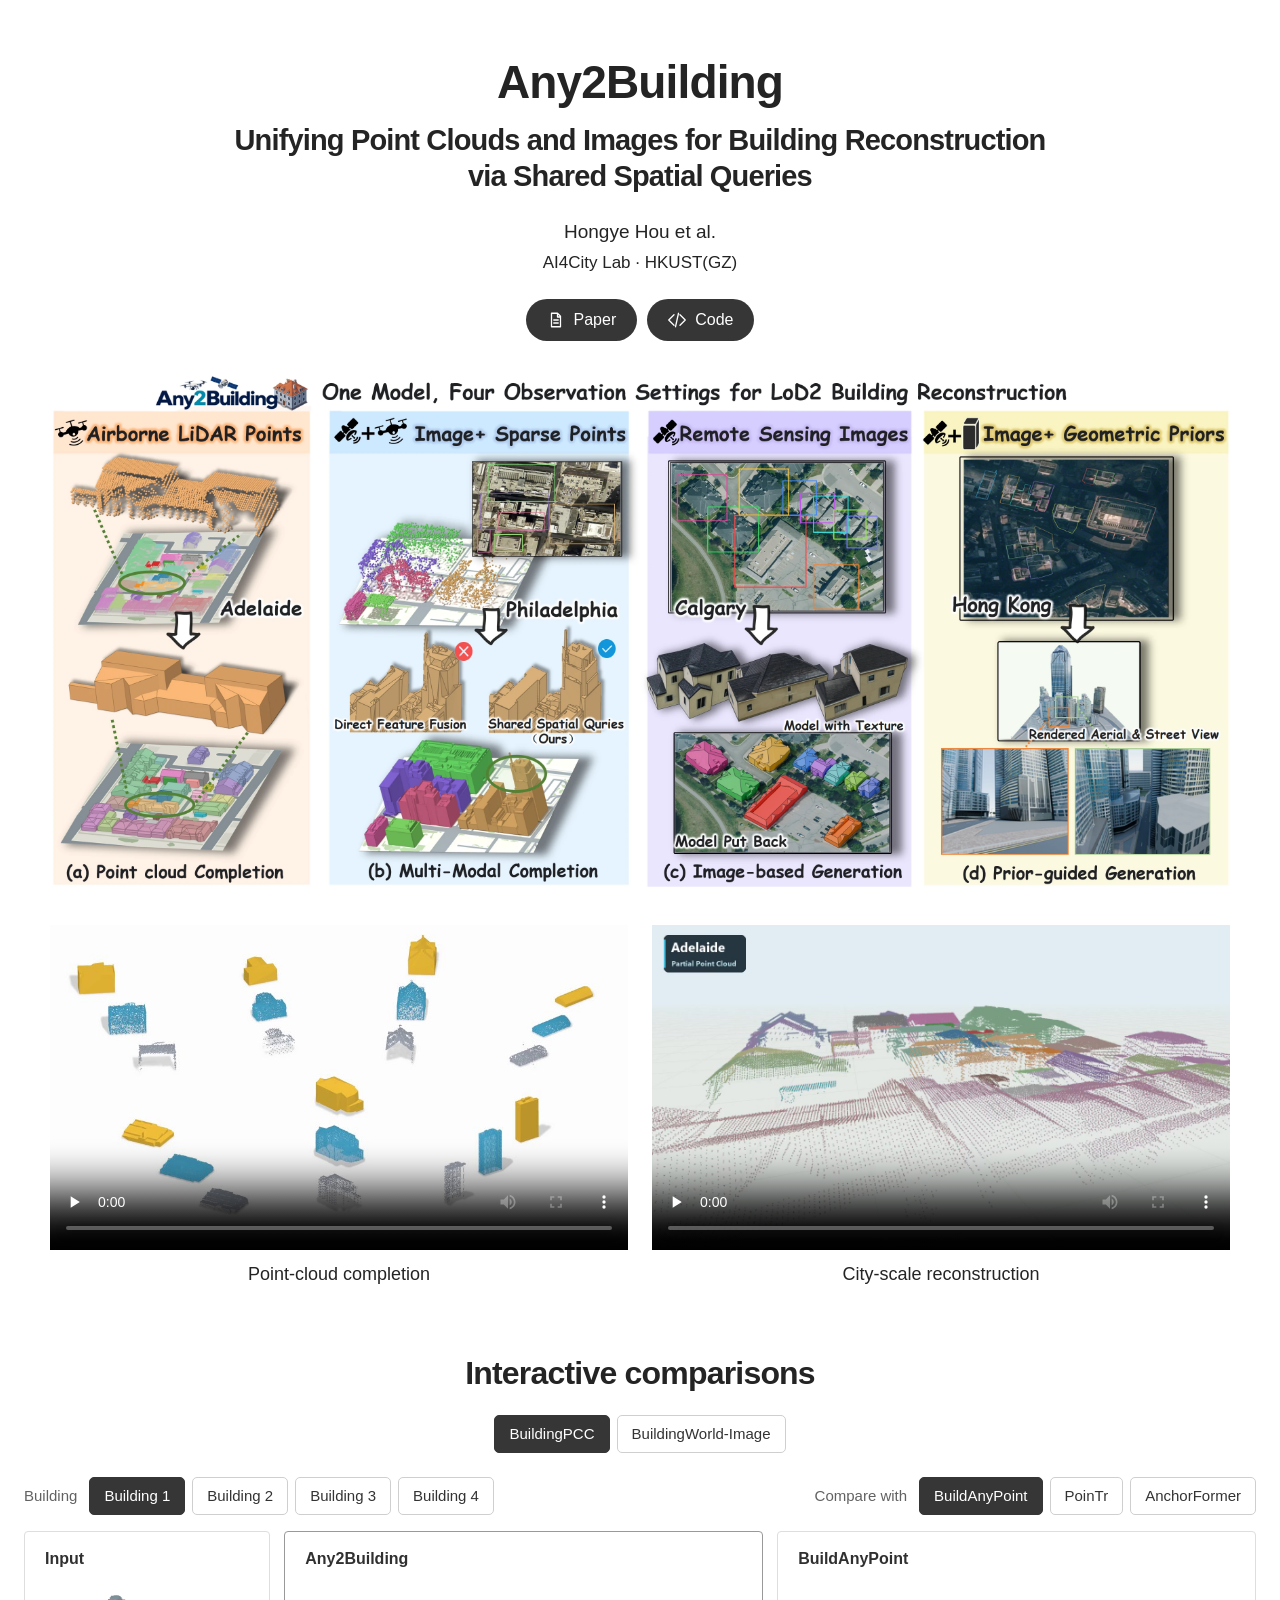
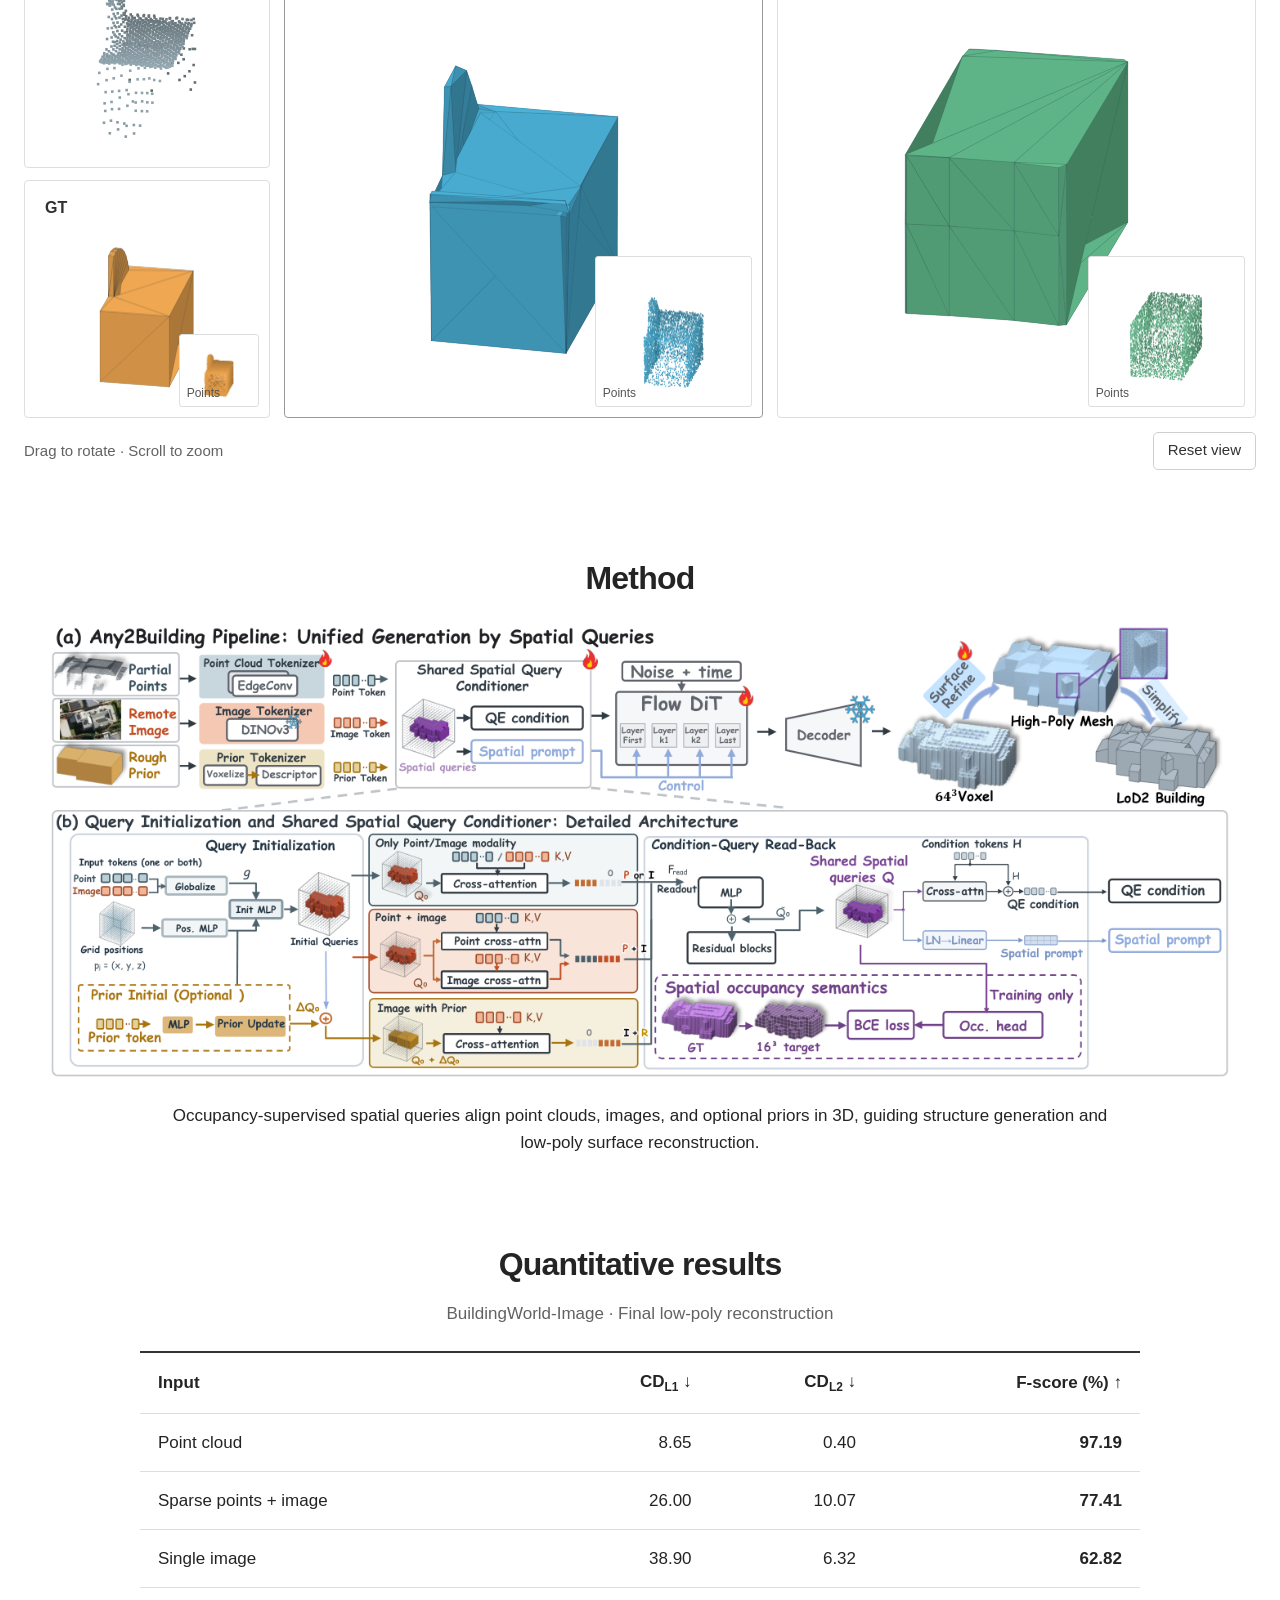
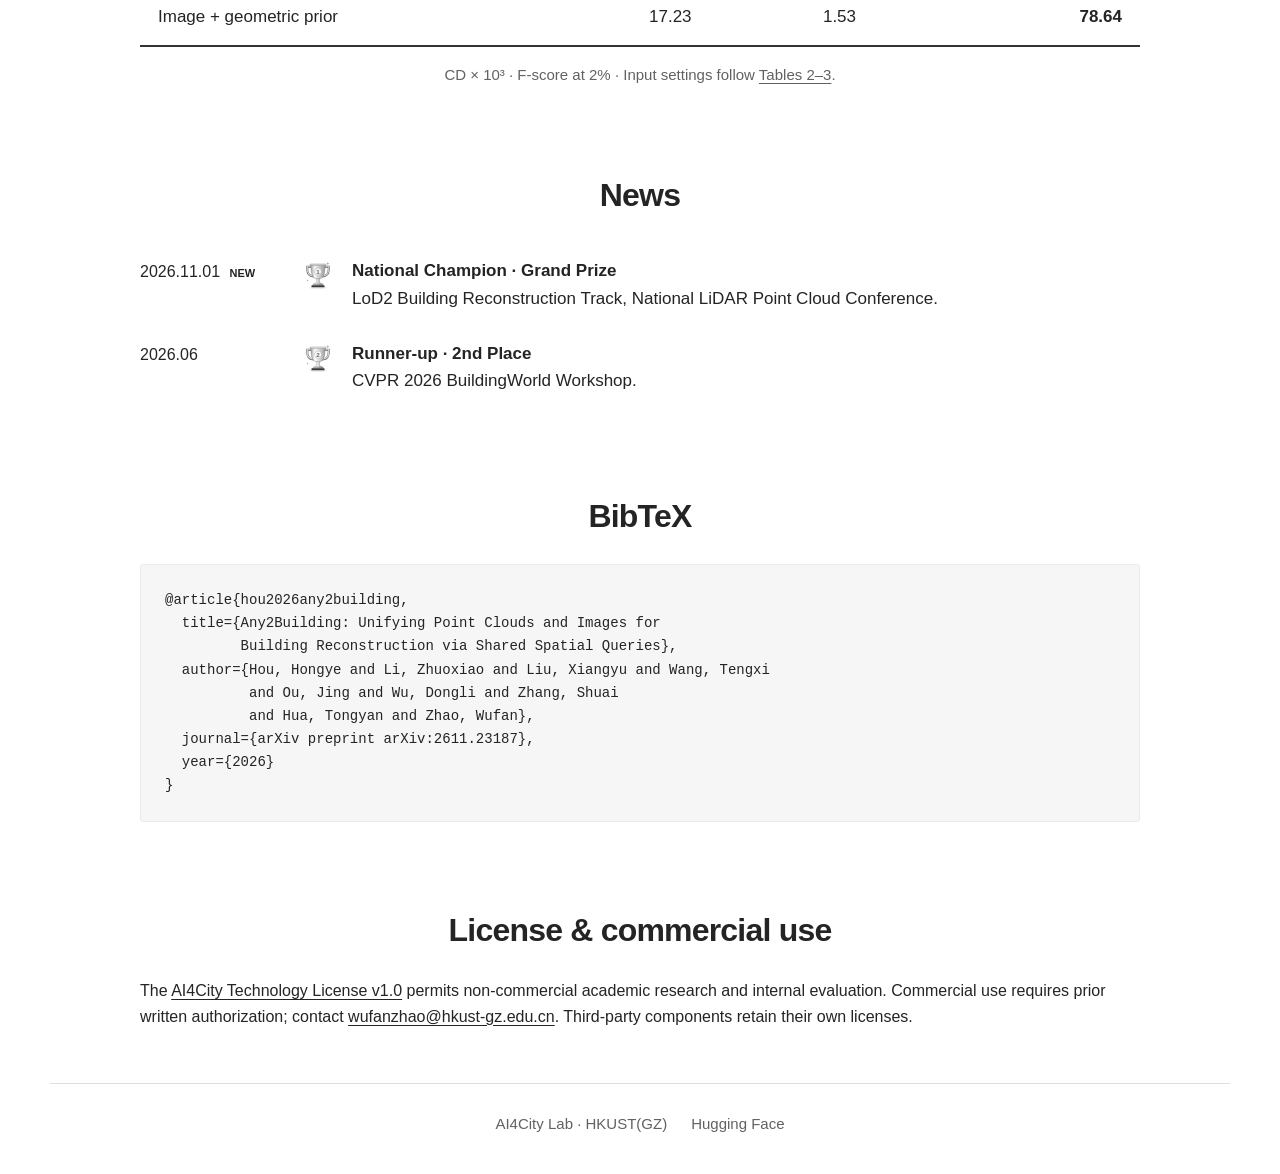
==== commit d223f162: "Keep reference panels aligned when resizing the viewer" ====
--- a/index.html
+++ b/index.html
@@ -7,7 +7,7 @@
   <meta name="theme-color" content="#ffffff">
   <title>Any2Building — Unifying Point Clouds and Images for Building Reconstruction</title>
   <link rel="icon" href="assets/favicon.svg" type="image/svg+xml">
-  <link rel="stylesheet" href="styles.css?v=20261122">
+  <link rel="stylesheet" href="styles.css?v=20261122-2">
   <script src="script.js?v=20261122" defer></script>
 </head>
 <body>
--- a/styles.css
+++ b/styles.css
@@ -40,7 +40,7 @@
 .filter-group { display: flex; align-items: center; flex-wrap: wrap; gap: 8px 12px; }
 .filter-group > span { font-size: 15px; color: var(--muted); }
 .stage { display: grid; grid-template-columns: minmax(0, .72fr) repeat(2, minmax(0, 1.4fr)); gap: 14px; }
-.refs { display: flex; flex-direction: column; gap: 12px; min-width: 0; }
+.refs { display: flex; flex-direction: column; gap: 12px; min-width: 0; height: clamp(370px, 38vw, 550px); }
 .card { position: relative; height: clamp(370px, 38vw, 550px); overflow: hidden; border: 1px solid var(--line); border-radius: 4px; background: #fff; }
 .refs .card { height: auto; min-height: 0; flex: 1; }
 .card strong { position: absolute; z-index: 1; top: 12px; left: 12px; padding: 2px 8px; background: #fffffff0; color: #303030; font-size: 16px; font-weight: 600; }
@@ -88,7 +88,7 @@
   .filters { justify-content: center; }
   .filter-group { justify-content: center; }
   .stage { grid-template-columns: repeat(2, minmax(0, 1fr)); }
-  .refs { grid-column: 1 / -1; flex-direction: row; }
+  .refs { grid-column: 1 / -1; flex-direction: row; height: 210px; }
   .refs .card { height: 210px; }
   .card { height: 360px; }
 }
@@ -108,7 +108,7 @@
   .filter-group { flex-direction: column; width: 100%; gap: 6px; }
   .filters { margin-top: 20px; }
   .stage { grid-template-columns: 1fr; gap: 12px; }
-  .refs { gap: 8px; }
+  .refs { gap: 8px; height: 170px; }
   .refs .card { height: 170px; }
   .card { height: 330px; }
   .card strong { top: 8px; left: 6px; font-size: 14px; }
